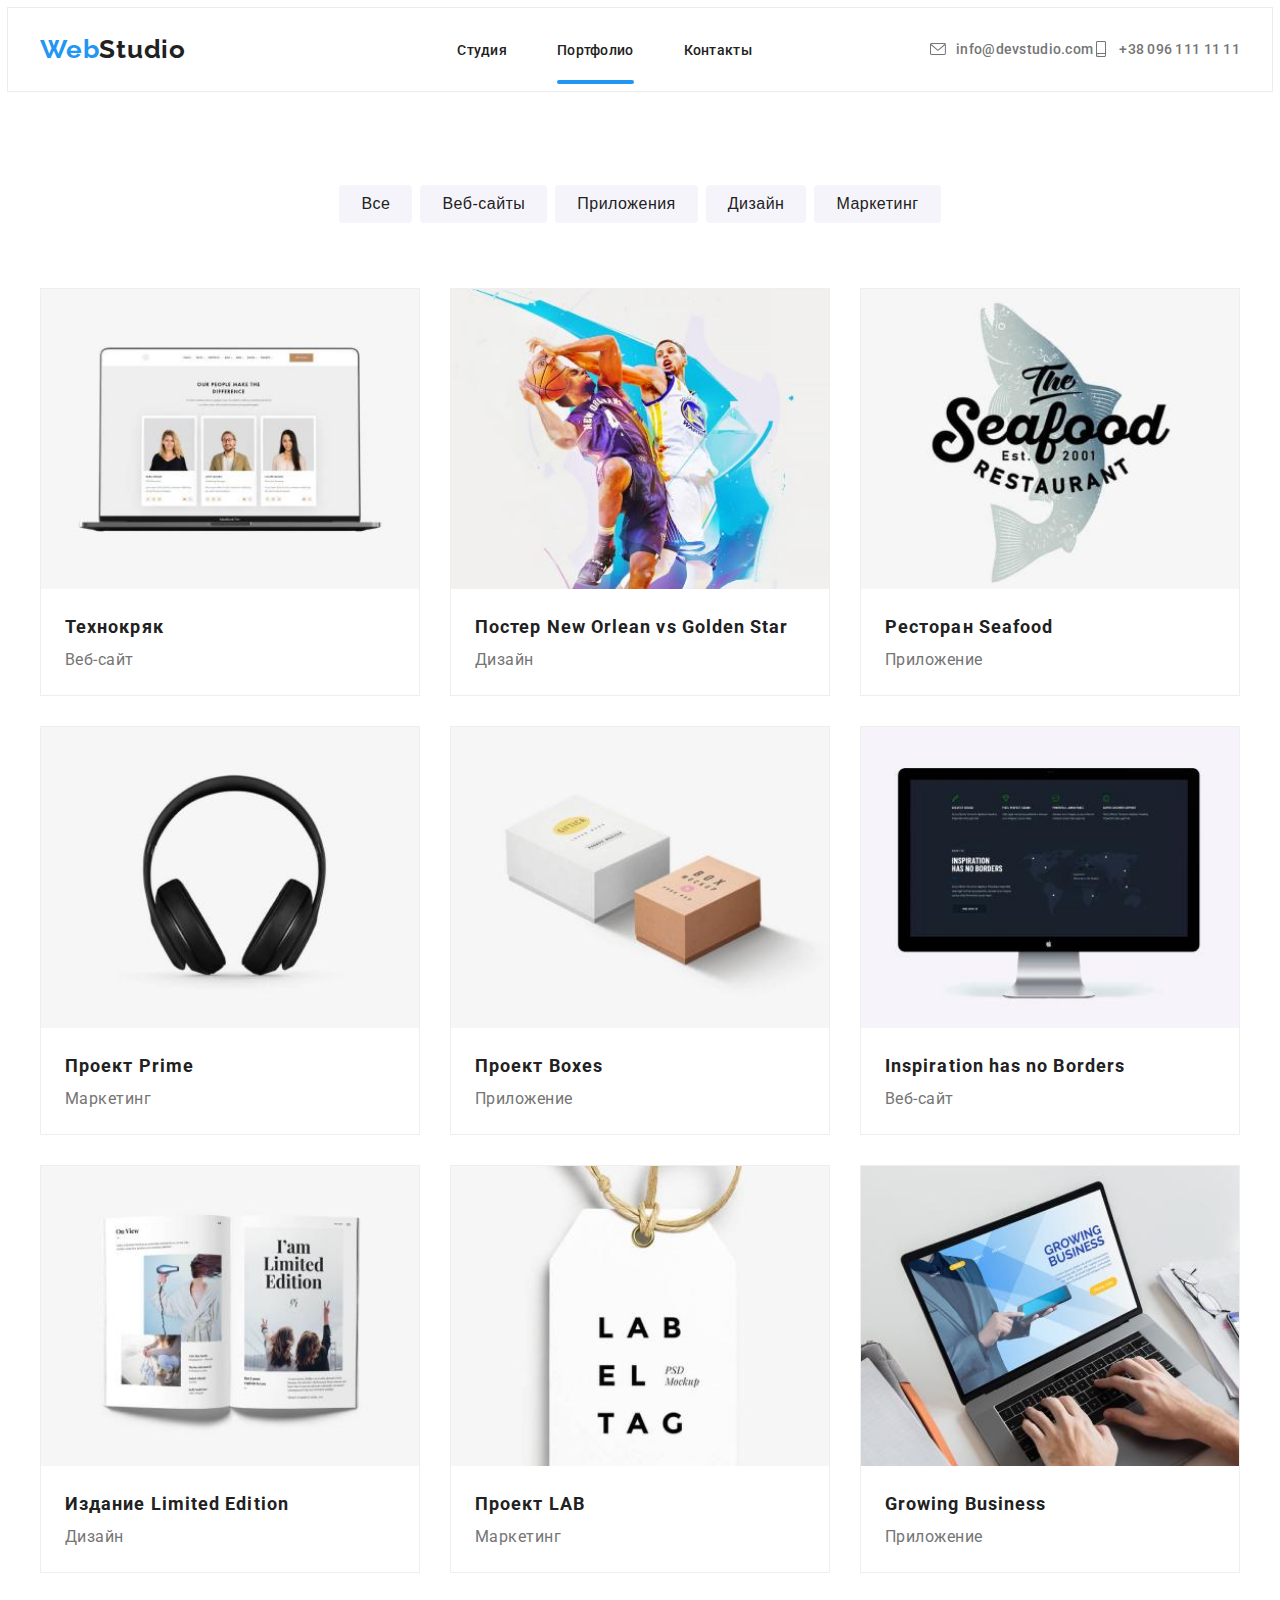
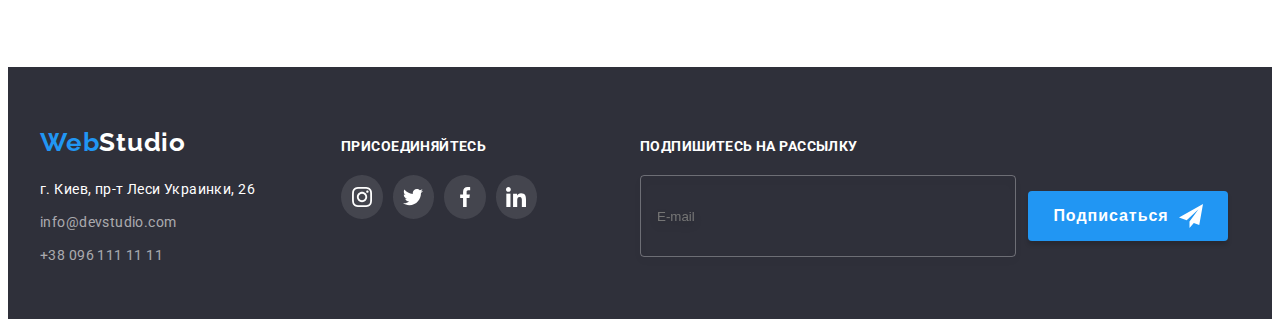
==== portfolio.html @ dad0fae7 "Add HW-8" ====
<!DOCTYPE html>
<html lang="ru">

<head>
  <meta charset="UTF-8" />
  <meta http-equiv="X-UA-Compatible" content="IE=edge" />
  <meta name="viewport" content="width=device-width, initial-scale=1.0" />
  <title>Портфолио</title>
  <link rel="stylesheet" href="https://cdnjs.cloudflare.com/ajax/libs/modern-normalize/1.1.0/modern-normalize.min.css"
    integrity="sha512-wpPYUAdjBVSE4KJnH1VR1HeZfpl1ub8YT/NKx4PuQ5NmX2tKuGu6U/JRp5y+Y8XG2tV+wKQpNHVUX03MfMFn9Q=="
    crossorigin="anonymous" referrerpolicy="no-referrer" />
  <link rel="preconnect" href="https://fonts.googleapis.com" />
  <link rel="preconnect" href="https://fonts.gstatic.com" crossorigin />
  <link href="https://fonts.googleapis.com/css2?family=Raleway:wght@700&family=Roboto:wght@400;500;700;900&display=swap"
    rel="stylesheet" />
  <link rel="stylesheet" href="./css/main.min.css" />
</head>

<body>
  <!--Шапка сайта (Верхняя линия)-->
  <header class="header">
    <div class="container header-container">
      <a href="index.html" class="header__logo"><span class="header__logo-web">Web</span>Studio</a>
      <nav class="header-nav">
        <ul class="header-nav__list list">
          <li class="header-nav__item">
            <a href="./index.html" class="header-nav__link link">Студия</a>
          </li>
          <li class="header-nav__item">
            <a href="" class="header-nav__link link current">Портфолио</a>
          </li>
          <li class="header-nav__item">
            <a href="" class="header-nav__link link">Контакты</a>
          </li>
        </ul>
      </nav>

      <!--Контакты-->
      <ul class="header-contacts__list list">
        <li class="header-contacts__item">
          <a class="header-contacts__item-mail link" href="mailto:info@devstudio.com">
            <svg class="icon-envelope" width="16" height="16">
              <use href="./images/icons.svg#icon-envelope"></use>
            </svg>
            info@devstudio.com</a>
        </li>
        <li class="header-contacts__item">
          <a class="header-contacts__item-tel link" href="tel:+380961111111">
            <svg class="icon-smartphone" width="16" height="16">
              <use href="./images/icons.svg#icon-smartphone"></use>
            </svg>
            +38 096 111 11 11</a>
        </li>
      </ul>
    </div>
    <!-- Mobile menu -->
    <button class="mobile-menu__btn-open" data-menu-open>
      <svg class="mobile-menu__btn-icon">
        <use href="./images/icons.svg#icon-open"></use>
      </svg>
    </button>

    <div class="mobile-menu is-hidden" data-menu>
      <button class="mobile-menu__btn-close" data-menu-close>
        <svg class="mobile-menu__btn-close-icon">
          <use href="./images/icons.svg#icon-close"></use>
        </svg>
      </button>
      <div class="mobile-menu__container">
        <div class="mobile-menu__nav">
          <ul class="mobile-menu__nav_list list">
            <li class="mobile-menu__nav_item">
              <a href="" class="mobile-menu__link link current">Студия</a>
            </li>
            <li class="mobile-menu__nav_item">
              <a href="./portfolio.html" class="mobile-menu__link link">Портфолио</a>
            </li>
            <li class="mobile-menu__nav_item">
              <a href="" class="mobile-menu__link link">Контакты</a>
            </li>
          </ul>
        </div>
        <div class="mobile-menu__wrap-bottom">
          <ul class="mobile-menu__contacts_list list">
            <li class="mobile-menu__contacts_item">
              <a class="mobile-menu__contacts-tel link" href="tel:+380961111111">
                +38 096 111 11 11</a>
            </li>
            <li class="mobile-menu__contacts_item">
              <a class="mobile-menu__contacts-mail link" href="mailto:info@devstudio.com">
                info@devstudio.com</a>
            </li>
          </ul>

          <ul class="mobile-menu__social_list list">
            <li class="mobile-menu__social_item">
              <a href="" class="mobile-menu__social_link link" target="blank">Instagram</a>
            </li>
            <li class="mobile-menu__social_item">
              <a href="" class="mobile-menu__social_link link" target="blank">Twitter</a>
            </li>
            <li class="mobile-menu__social_item">
              <a href="" class="mobile-menu__social_link link" target="blank">Facebook</a>
            </li>
            <li class="mobile-menu__social_item">
              <a href="" class="mobile-menu__social_link link" target="blank">LinkedIn</a>
            </li>
          </ul>
        </div>
      </div>
    </div>
    <!-- Mobile menu End -->
  </header>
  <main>
    <!--Герой (Портфолио)-->
    <section class="section hero-portfolio">
      <div class="container filter-container">
        <h1 class="visually-hidden">Портфолио</h1>

        <ul class="filter list">
          <li class="filter-item">
            <button class="btn" type="button">Все</button>
          </li>
          <li class="filter-item">
            <button class="btn" type="button">Веб-сайты</button>
          </li>
          <li class="filter-item">
            <button class="btn" type="button">Приложения</button>
          </li>
          <li class="filter-item">
            <button class="btn" type="button">Дизайн</button>
          </li>
          <li class="filter-item">
            <button class="btn" type="button">Маркетинг</button>
          </li>
        </ul>
      </div>

      <div class="container">
        <ul class="portfolio-list list">
          <li class="portfolio-item">
            <div class="portfolio-item-wrap">
              <img src="./images/project-1-technokryak.jpg" alt="Ноутбук со страницей веб-сайта" width="370"
                height="294" />
              <p class="portfolio-item-description">Технокряк это современная площадка распространения коронавируса.
                Компании используют эту платформу для цифрового
                шпионажа и атак на защищённые сервера конкурентов.</p>
            </div>

            <div class="portfolio-item-container">
              <h2 class="title">Технокряк</h2>
              <p class="text">Веб-сайт</p>
            </div>
          </li>
          <li class="portfolio-item">
            <div class="portfolio-item-wrap">
              <img src="./images/project-2-neworlean.jpg" alt="Два баскетболиста" width="370" height="294" />
              <p class="portfolio-item-description">Технокряк это современная площадка распространения коронавируса.
                Компании используют эту платформу для цифрового
                шпионажа и атак на защищённые сервера конкурентов.</p>
            </div>

            <div class="portfolio-item-container">
              <h2 class="title">
                Постер <span lang="en">New Orlean vs Golden Star</span>
              </h2>
              <p class="text">Дизайн</p>
            </div>
          </li>
          <li class="portfolio-item">
            <div class="portfolio-item-wrap">
              <img src="./images/project-3-seafood.jpg" alt="Логотип Ресторан Seafood" width="370" height="294" />
              <p class="portfolio-item-description">Технокряк это современная площадка распространения коронавируса.
                Компании используют эту платформу для цифрового
                шпионажа и атак на защищённые сервера конкурентов.</p>
            </div>
            <div class="portfolio-item-container">
              <h2 class="title">Ресторан <span lang="en">Seafood</span></h2>
              <p class="text">Приложение</p>
            </div>
          </li>
          <li class="portfolio-item">
            <div class="portfolio-item-wrap">
              <img src="./images/project-4-prime.jpg" alt="Музыкальные наушники" width="370" height="294" />
              <p class="portfolio-item-description">Технокряк это современная площадка распространения коронавируса.
                Компании используют эту платформу для цифрового
                шпионажа и атак на защищённые сервера конкурентов.</p>
            </div>
            <div class="portfolio-item-container">
              <h2 class="title">Проект <span lang="en">Prime</span></h2>
              <p class="text">Маркетинг</p>
            </div>
          </li>
          <li class="portfolio-item">
            <div class="portfolio-item-wrap">
              <img src="./images/project-5-boxes.jpg" alt="Картонные коробки" width="370" height="294" />
              <p class="portfolio-item-description">Технокряк это современная площадка распространения коронавируса.
                Компании используют эту платформу для цифрового
                шпионажа и атак на защищённые сервера конкурентов.</p>
            </div>
            <div class="portfolio-item-container">
              <h2 class="title">Проект <span lang="en">Boxes</span></h2>
              <p class="text">Приложение</p>
            </div>
          </li>
          <li class="portfolio-item">
            <div class="portfolio-item-wrap">
              <img src="./images/project-6-inspiration.jpg" alt="Монитор со страницей веб-сайта" width="370"
                height="294" />
              <p class="portfolio-item-description">Технокряк это современная площадка распространения коронавируса.
                Компании используют эту платформу для цифрового
                шпионажа и атак на защищённые сервера конкурентов.</p>
            </div>
            <div class="portfolio-item-container">
              <h2 class="title" lang="en">Inspiration has no Borders</h2>
              <p class="text">Веб-сайт</p>
            </div>
          </li>
          <li class="portfolio-item">
            <div class="portfolio-item-wrap">
              <img src="./images/project-7-limitededition.jpg" alt="Окрытый журнал" width="370" height="294" />
              <p class="portfolio-item-description">Технокряк это современная площадка распространения коронавируса.
                Компании используют эту платформу для цифрового
                шпионажа и атак на защищённые сервера конкурентов.</p>
            </div>
            <div class="portfolio-item-container">
              <h2 class="title">
                Издание <span lang="en">Limited Edition</span>
              </h2>
              <p class="text">Дизайн</p>
            </div>
          </li>
          <li class="portfolio-item">
            <div class="portfolio-item-wrap">
              <img src="./images/project-8-lab.jpg" alt="Бумажный ярлык" width="370" height="294" />
              <p class="portfolio-item-description">Технокряк это современная площадка распространения коронавируса.
                Компании используют эту платформу для цифрового
                шпионажа и атак на защищённые сервера конкурентов.</p>
            </div>
            <div class="portfolio-item-container">
              <h2 class="title">Проект <span lang="en">LAB</span></h2>
              <p class="text">Маркетинг</p>
            </div>
          </li>
          <li class="portfolio-item">
            <div class="portfolio-item-wrap">
              <img src="./images/project-9-business.jpg" alt="Руки на клавиатуре ноутбука" width="370" height="294" />
              <p class="portfolio-item-description">Технокряк это современная площадка распространения коронавируса.
                Компании используют эту платформу для цифрового
                шпионажа и атак на защищённые сервера конкурентов.</p>
            </div>
            <div class="portfolio-item-container">
              <h2 class="title" lang="en">Growing Business</h2>
              <p class="text">Приложение</p>
            </div>
          </li>
        </ul>
      </div>
    </section>
  </main>
  <!-- Футер (Подвал) -->
  <footer class="section-footer">
    <div class="container footer-container">
      <div class="footer-container-tablet">
        <div>
          <a href="index.html" class="footer-logo"><span class="web">Web</span><span class="studio">Studio</span></a>
          <div class="footer-contacts">
            <address class="address">
              <a class="address-link link" href="https://goo.gl/maps/bfm3H95zgdEFTh6u9" target="_blank"
                rel="noopener noreferrer">
                г. Киев, пр-т Леси Украинки, 26</a>
            </address>
            <ul class="contacts list">
              <li class="mail-list">
                <a href="info@devstudio.com" class="mail-footer link" lang="en">info@devstudio.com</a>
              </li>
              <li class="tel-list">
                <a href="+380961111111" class="tel-footer link">+38 096 111 11 11</a>
              </li>
            </ul>
          </div>
        </div>

        <div class="footer-social">
          <h3 class="footer-title">присоединяйтесь</h3>
          <ul class="footer-social-list list">
            <li class="footer-social-item">
              <a href="" class="footer-social-link" target="blank">
                <svg class="footer-social-icon" width="20" height="20">
                  <use href="./images/icons.svg#icon-instagram"></use>
                </svg>
              </a>
            </li>
            <li class="footer-social-item">
              <a href="" class="footer-social-link" target="blank">
                <svg class="footer-social-icon" width="20" height="20">
                  <use href="./images/icons.svg#icon-twitter"></use>
                </svg>
              </a>
            </li>
            <li class="footer-social-item">
              <a href="" class="footer-social-link" target="blank">
                <svg class="footer-social-icon" width="20" height="20">
                  <use href="./images/icons.svg#icon-facebook"></use>
                </svg>
              </a>
            </li>
            <li class="footer-social-item">
              <a href="" class="footer-social-link" target="blank">
                <svg class="footer-social-icon" width="20" height="20">
                  <use href="./images/icons.svg#icon-linkedin"></use>
                </svg>
              </a>
            </li>
          </ul>
        </div>
      </div>

      <div class="footer-subscribe footer-subscribe-tablet">
        <h3 class="footer-title">Подпишитесь на рассылку</h3>
        <div class="subscribe-form">
          <form name="email">
            <label>
              <input class="subscribe-input" type="email" name="email" placeholder="E-mail" />
            </label>
          </form>
          <button type="submit" class="subscribe-submit-btn">Подписаться<svg class="subscribe-icon-submit-btn"
              width="24" height="24">
              <use href="./images/icons.svg#icon-footer-send"></use>
            </svg></button>
        </div>
      </div>
    </div>
  </footer>
  <script src="./js/mob-menu.js"></script>
</body>

</html>
---- css/main.min.css ----
:root{--primary-text-color: #212121;--secondary-text-color: #757575;--primary-title-color: #ffffff;--primary-accent-color: #18a0fb;--secondary-accent-color: #2196f3;--primary_bg_color: #2f303a;--secondary-bg-color: #ffffff;--third-bg-color: #f5f4fa}.visually-hidden{position:absolute;white-space:nowrap;width:1px;height:1px;overflow:hidden;border:0;padding:0;clip:rect(0 0 0 0);clip-path:inset(50%);margin:-1px}body{font-family:Roboto, sans-serif;color:var(--primary-text-color)}p,h1,h2,h3,h4,h5,h6{margin:0}ul{margin:0;padding:0}button{cursor:pointer}img{display:block;width:100%;height:auto}.list{list-style:none}.link{text-decoration:none}.container{padding-left:15px;padding-right:15px;margin:0 auto;align-items:center;margin-left:auto;margin-right:auto}@media screen and (min-width: 480px){.container{width:480px}}@media screen and (min-width: 768px){.container{width:768px}}@media screen and (min-width: 1200px){.container{width:1200px}}.section{padding-top:60px;padding-bottom:60px}@media screen and (min-width: 1200px){.section{padding-top:94px;padding-bottom:94px}}.section-title{margin-bottom:50px;font-size:36px;font-weight:700px;line-height:1.17;letter-spacing:.03em;text-align:center}@media screen and (min-width: 480px){.section-title{margin-bottom:30px;font-size:28px;font-weight:700;line-height:1.17;letter-spacing:.03em}}@media screen and (min-width: 1200px){.section-title{margin-bottom:50px;font-size:36px;font-weight:700;line-height:1.17;letter-spacing:.03em}}.header__logo{display:flex;margin-right:93px;font-family:Raleway, sans-serif;font-size:26px;font-weight:700;line-height:1.19;letter-spacing:.03em;color:var(--primary-text-color);text-decoration:none}.header__logo-web{font-family:Raleway, sans-serif;font-size:26px;font-weight:700;line-height:1.19;letter-spacing:.03em;color:var(--secondary-accent-color);text-decoration:none}.mobile-menu__btn-open,.mobile-menu__btn-close{background-color:transparent;border:none;padding:0;line-height:0;position:absolute;top:10px;right:15px}@media screen and (max-width: 480px){.mobile-menu__btn-open,.mobile-menu__btn-close{display:block}}@media screen and (min-width: 768px){.mobile-menu__btn-open,.mobile-menu__btn-close{display:none}}.mobile-menu__btn-icon,.mobile-menu__btn-close-icon{width:40px;height:40px}.mobile-menu__btn-icon:hover,.mobile-menu__btn-icon:focus,.mobile-menu__btn-close-icon:hover,.mobile-menu__btn-close-icon:focus{fill:var(--secondary-accent-color)}.mobile-menu{position:fixed;top:0;left:0;z-index:100;width:100vw;height:100vh;background-color:var(--secondary-bg-color);transition:transform 250ms cubic-bezier(0.4, 0, 0.2, 1);overflow:hidden}.mobile-menu.is-hidden{opacity:0;visibility:hidden;pointer-events:none}.mobile-menu__container{display:flex;flex-direction:column;justify-content:space-between;height:100vh;padding:48px 40px}.mobile-menu__nav_item:not(:last-child){margin-bottom:32px}.mobile-menu__link{font-size:40px;font-weight:500;line-height:1.17;letter-spacing:.02em;color:var(--primary-text-color)}.mobile-menu__link:hover,.mobile-menu__link:focus{color:var(--secondary-accent-color)}.mobile-menu__contacts_list{margin-bottom:64px}.mobile-menu__contacts_item:not(:last-child){margin-bottom:32px}.mobile-menu__contacts-tel{font-size:34px;font-weight:500;line-height:1.17;letter-spacing:.02em;color:var(--secondary-accent-color)}.mobile-menu__contacts-mail{font-size:24px;font-weight:500;line-height:1.17;letter-spacing:.02em;color:var(--secondary-text-color)}.mobile-menu__social_list{display:flex}.mobile-menu__social_item:not(:last-child){padding-right:10px;border-right:1px solid rgba(33,33,33,0.2);margin-right:10px}.mobile-menu__social_link{font-size:18px;font-weight:500;line-height:1.22;letter-spacing:.02em;color:var(--secondary-accent-color)}.social-list{display:flex;justify-content:center}.social-item{width:44px;height:44px;margin-right:10px}.social-item :last-child{margin-right:0}.social-link{width:100%;height:100%;background-color:#fffff;border-radius:50%;display:flex;align-items:center;justify-content:center;transition:background-color 250ms cubic-bezier(0.4, 0, 0.2, 1)}.social-link:hover,.social-link:focus{background-color:var(--secondary-accent-color)}.social-icon{fill:#afb1b8;transition:fill 250ms cubic-bezier(0.4, 0, 0.2, 1)}.social-link:hover .social-icon,.social-link:focus .social-icon{fill:var(--secondary-bg-color)}.footer-logo{display:block;margin-bottom:20px;font-family:Raleway, sans-serif;font-size:26px;font-weight:700;line-height:1.19;letter-spacing:.03em;text-decoration:none}.footer-logo .web{color:var(--secondary-accent-color)}.footer-logo .studio{color:#ffffff}@media screen and (min-width: 480px){.footer-contacts{margin-bottom:60px}}@media screen and (min-width: 768px){.footer-contacts{width:231px;height:81px;margin-bottom:0}}.address-link{display:block;font-size:14px;font-weight:400;line-height:1.71;letter-spacing:.03em;font-style:normal;color:var(--primary-title-color);margin-bottom:9px}.mail-footer,.tel-footer{display:block;margin-bottom:9px;font-size:14px;font-weight:400;line-height:1.71;letter-spacing:.03em;color:rgba(255,255,255,0.6)}.footer-title{margin-bottom:20px;font-size:14px;font-weight:700;line-height:1.14;letter-spacing:.03em;text-transform:uppercase;color:var(--primary-title-color)}@media screen and (min-width: 480px){.footer-social{margin-bottom:60px}}@media screen and (min-width: 768px){.footer-social{width:206px;margin-left:70px;margin-bottom:0}}.footer-social-list{display:flex;justify-content:center;align-items:center}.footer-social-item{display:flex;width:44px;height:44px;margin-right:10px;fill:10%}.footer-social-link{display:flex;justify-content:center;align-items:center;width:100%;height:100%;background-color:rgba(255,255,255,0.1);border-radius:50%;transition:background-color 250ms cubic-bezier(0.4, 0, 0.2, 1)}.footer-social-link:hover,.footer-social-link:focus{background-color:var(--secondary-accent-color);fill:var(--secondary-accent-color)}.footer-social-link:not(:last-child){margin-right:10px}.footer-social-icon{fill:var(--secondary-bg-color);transition:fill 250ms cubic-bezier(0.4, 0, 0.2, 1)}@media screen and (min-width: 1200px){.footer-subscribe{margin-left:93px}}@media screen and (min-width: 1200px){.subscribe-form{display:flex;align-items:center;justify-content:center}}.subscribe-input{padding:15px 0 15px 16px;width:100%;height:50px;color:var(--primary-title-color);border:1px solid rgba(255,255,255,0.3);filter:drop-shadow(0px 4px 4px rgba(0,0,0,0.15));border-radius:4px;background-color:rgba(33,150,243,0)}@media screen and (min-width: 480px){.subscribe-input{margin-bottom:20px}}@media screen and (min-width: 1200px){.subscribe-input{width:358px;margin-bottom:0}}.subscribe-submit-btn{width:200px;height:50px;background:var(--secondary-accent-color);box-shadow:0px 4px 4px rgba(0,0,0,0.15);border-radius:4px;border:none;font-size:16px;font-weight:700;line-height:1.87;letter-spacing:.06em;color:var(--primary-title-color);transition:background-color 250ms cubic-bezier(0.4, 0, 0.2, 1)}.subscribe-submit-btn:hover{background-color:var(--primary-accent-color)}@media screen and (min-width: 786px){.subscribe-submit-btn{margin-left:12px}}@media screen and (min-width: 1200px){.subscribe-submit-btn{display:flex;align-items:center;justify-content:center}}.subscribe-icon-submit-btn{margin-left:10px}@media screen and (min-width: 480px){.subscribe-icon-submit-btn{display:inline-block;vertical-align:middle}}.backdrop{width:100%;height:100%;background-color:rgba(0,0,0,0.2);position:fixed;top:0;left:0;transition:background-color 250ms cubic-bezier(0.4, 0, 0.2, 1) opacity 250ms cubic-bezier(0.4, 0, 0.2, 1) visibility 250ms cubic-bezier(0.4, 0, 0.2, 1)}.is-hidden{visibility:hidden;opacity:0;pointer-events:none}.modal{width:528px;min-height:581px;background-color:#fff;border-radius:4px;position:absolute;top:50%;left:50%;box-shadow:0px 1px 3px rgba(0,0,0,0.12),0px 1px 1px rgba(0,0,0,0.14),0px 2px 1px rgba(0,0,0,0.2);border-radius:4px;transform:translate(-50%, -50%) scale(1);transition:transform 250ms cubic-bezier(0.4, 0, 0.2, 1)}@media screen and (max-width: 1199px){.modal{width:450px;min-height:609px}}.backdrop.is-hidden .modal{transform:translate(-50%, -50%) scale(0.1);transition:transform 250ms cubic-bezier(0.4, 0, 0.2, 1)}.modal-btn{width:30px;height:30px;background-color:var(--secondary-bg-color);border:1px solid rgba(0,0,0,0.1);border-radius:50%;position:absolute;top:8px;right:8px;display:flex;justify-content:center;align-items:center}.modal-btn:hover,.modal-btn:focus{fill:var(--secondary-accent-color)}.modal-form{padding:40px}.modal-form-title{margin-bottom:12px;font-size:20px;font-weight:700;line-height:1.15;letter-spacing:.03em;text-align:center;color:var(--primary-text-color)}.modal-form-field-wrap{position:relative;display:block}.modal-form-field{font-size:12px;font-weight:400;line-height:1.17;letter-spacing:.01em;color:var(--secondary-text-color)}.modal-form-input{display:block;width:100%;height:40px;padding-left:42px;margin-bottom:10px;border:1px solid rgba(33,33,33,0.2);border-radius:4px}.modal-form-input:focus{border:1px solid var(--secondary-accent-color);outline:none}.icon-modal-form{position:absolute;top:50%;left:12px}.modal-form-input:focus+.icon-modal-form{fill:var(--secondary-accent-color);outline:none}.modal-form-message{padding:12px 16px;margin-bottom:20px;width:100%;height:120px;border:1px solid rgba(33,33,33,0.2);border-radius:4px;resize:none}.modal-form-message:focus{border:1px solid var(--secondary-accent-color);outline:none}.modal-form-message::placeholder{font-size:12px;font-weight:400;line-height:1.17;letter-spacing:.01em;color:rgba(117,117,117,0.5)}.modal-checkbox{display:flex;justify-content:center;align-items:center}.check-box{display:flex;align-items:center;justify-content:center;margin-bottom:30px;font-size:14px;font-weight:400;line-height:1.71;letter-spacing:.03em;color:var(--secondary-text-color)}.check-box::before{display:block;content:"";margin-right:8px;width:16px;height:15px;background-image:url("../images/icon-off.svg")}@media screen and (max-width: 1199px){.check-box{font-size:12px;font-weight:400;line-height:1.17;letter-spacing:.03em}}@media screen and (min-width: 1200px){.check-box{font-size:14px;font-weight:400;line-height:1.71;letter-spacing:.03em}}.modal-check:checked+.check-box::before{background-image:url("../images/icon-check.svg");background-size:contain;background-color:transparent;background-origin:border-box}.modal-check:focus+.check-box::before{outline:1px solid var(--primary-text-color)}.policy-anchor{display:inline-block;font-size:14px;font-weight:400px;line-height:1.71;letter-spacing:.03em;text-decoration-line:underline;color:var(--secondary-accent-color)}@media screen and (max-width: 1199px){.policy-anchor{font-size:12px;font-weight:400;line-height:1.17;letter-spacing:.03em}}@media screen and (min-width: 1200px){.policy-anchor{font-size:14px;font-weight:400;line-height:1.71;letter-spacing:.03em}}.checkbox-btn{display:block;margin:0 auto;width:200px;height:50px;font-size:16px;font-weight:700px;line-height:1.87;letter-spacing:.06em;color:var(--primary-title-color);background-color:var(--secondary-accent-color);border:none;box-shadow:0px 4px 4px rgba(0,0,0,0.15);border-radius:4px;transition:background-color 250ms cubic-bezier(0.4, 0, 0.2, 1)}.checkbox-btn:hover{background-color:#188ce8}.header-container{display:flex;align-items:center;justify-content:space-between}.header{outline:1px solid #ececec;width:100%}@media screen and (max-width: 767px){.header{padding-top:16px;padding-bottom:16px}}@media screen and (min-width: 768px){.header{padding-top:26px;padding-bottom:26px}}@media screen and (max-width: 479px){.header-nav{display:none}}@media screen and (min-width: 480px){.header-nav{display:none}}@media screen and (min-width: 768px){.header-nav{display:flex}}@media screen and (min-width: 1200px){.header-nav{display:flex}}.header-nav__item:not(:last-child){margin-right:50px}.header-nav__list{display:flex;align-items:center}.header-nav__list .current{color:var(--primary-accent-color)}.header-nav__list .link{font-size:14px;font-weight:500;line-height:1.14;letter-spacing:.02em;color:var(--primary-text-color);text-decoration:none;transition:color 250ms cubic-bezier(0.4, 0, 0.2, 1)}.header-nav__list .link:hover{color:var(--primary-accent-color)}.header-nav__list .link:focus{color:var(--primary-accent-color)}.header-nav__link{padding-top:26px;padding-bottom:26px;position:relative}.header-nav__link.current::after{content:"";position:absolute;width:100%;height:4px;background-color:var(--secondary-accent-color);border-radius:2px;left:auto;bottom:0;display:block}@media screen and (max-width: 479px){.header-contacts__list{display:none}}@media screen and (min-width: 480px){.header-contacts__list{display:none}}@media screen and (min-width: 768px){.header-contacts__list{display:block}}@media screen and (min-width: 1200px){.header-contacts__list{display:flex;align-items:center;justify-content:center}}.header-contacts__item-mail{display:flex;justify-content:end;align-items:flex-end;color:var(--secondary-text-color);text-decoration:none;transition:color 250ms cubic-bezier(0.4, 0, 0.2, 1)}.header-contacts__item-mail:hover{color:var(--secondary-accent-color)}.header-contacts__item-mail:focus{color:var(--secondary-accent-color)}@media screen and (min-width: 768px){.header-contacts__item-mail{margin-bottom:10px;font-size:12px;font-weight:500;line-height:1.17;letter-spacing:.02em}}@media screen and (min-width: 1200px){.header-contacts__item-mail{margin-bottom:0;font-size:14px;font-weight:500;line-height:1.14;letter-spacing:.02em}}.icon-envelope{margin-right:10px;fill:currentColor;transition:fill 250ms cubic-bezier(0.4, 0, 0.2, 1)}.icon-envelope:hover .icon-envelope:focus{fill:var(--secondary-accent-color)}.header-contacts__item-tel{display:flex;justify-content:end;align-items:flex-end;color:var(--secondary-text-color);text-decoration:none;transition:color 250ms cubic-bezier(0.4, 0, 0.2, 1)}.header-contacts__item-tel:hover{color:var(--secondary-accent-color)}.header-contacts__item-tel:focus{color:var(--secondary-accent-color)}@media screen and (min-width: 768px){.header-contacts__item-tel{font-size:12px;font-weight:500;line-height:1.17;letter-spacing:.02em}}@media screen and (min-width: 768px){.header-contacts__item-tel{font-size:14px;font-weight:500;line-height:1.14;letter-spacing:.02em}}.icon-smartphone{margin-right:10px;fill:currentColor;transition:fill 250ms cubic-bezier(0.4, 0, 0.2, 1)}.icon-smartphone:hover .icon-smartphone:focus{fill:var(--secondary-accent-color)}.section-hero{padding-top:118px;padding-bottom:118px}@media screen and (min-width: 1200px){.section-hero{padding-top:200px;padding-bottom:200px}}.hero-bg{max-width:1600px;height:600px;margin-left:auto;margin-right:auto;background-image:linear-gradient(rgba(47,48,58,0.4), rgba(47,48,58,0.4)),url("../images/hero_bg_studio.jpg");background-repeat:no-repeat;background-position:center;background-size:cover}.hero-title{text-align:center;text-transform:uppercase;color:var(--primary-title-color)}@media screen and (min-width: 480px){.hero-title{margin:0 auto 30px;width:360px;font-size:26px;font-weight:900;line-height:1.62;letter-spacing:.06em}}@media screen and (min-width: 1200px){.hero-title{width:696px;font-size:44px;font-weight:900;line-height:1.36;letter-spacing:.06em}}.hero-btn{display:block;margin:0 auto;font-size:16px;font-weight:700;line-height:1.87;letter-spacing:.06em;color:var(--primary-title-color);min-width:200px;min-height:50px;background-color:var(--secondary-accent-color);border-radius:4px;border-style:none;cursor:pointer;transition:background-color 250ms cubic-bezier(0.4, 0, 0.2, 1),box-shadow 250ms cubic-bezier(0.4, 0, 0.2, 1)}.hero-btn:hover{background-color:var(--primary-accent-color);box-shadow:0px 4px 4px rgba(0,0,0,0.15);cursor:pointer}.features{margin-bottom:-30px}@media screen and (min-width: 768px){.features{display:flex;flex-wrap:wrap;margin-left:-30px}}@media screen and (min-width: 768px){.features-item{flex-basis:calc(100% / 2 - 30px);margin-left:30px}}@media screen and (min-width: 1200px){.features-item{flex-basis:calc(100% / 4 - 30px);margin-left:30px}}.features-icon-bg{display:flex;align-items:center;justify-content:center;flex-basis:calc(100% / 4 - 30px);margin-bottom:30px;width:100%;height:120px;background:var(--third-bg-color);border-radius:4px}.features-title{margin-bottom:10px;font-size:14px;font-weight:700;line-height:1.14;letter-spacing:.03em;text-transform:uppercase;text-align:center;color:var(--secondary-title-color)}@media screen and (min-width: 768px){.features-title{text-align:left}}.features-text{margin-bottom:30px;font-size:14px;font-weight:400;line-height:1.71;letter-spacing:.03em;color:var(--secondary-text-color)}.work-section-hidden{display:none}@media screen and (min-width: 1200px){.work-section-hidden{display:block}}.work-section{padding-top:0}.work-list{display:flex;margin-left:-30px}.work-list-item{flex-basis:calc(100% / 3 - 30px);margin-left:30px}.work-item-wrap{position:relative}.work-item-text{width:100%;height:70px;background-color:rgba(47,48,58,0.8);font-size:14px;font-weight:700;line-height:1.14;letter-spacing:.03em;display:flex;justify-content:center;align-items:center;text-transform:uppercase;color:var(--primary-title-color);position:absolute;bottom:0px}.team{margin-bottom:-30px}@media screen and (min-width: 768px){.team{display:flex;flex-wrap:wrap;margin-left:-30px}}.team-bg{background:var(--third-bg-color)}.team-item{width:100%;margin-bottom:30px}@media screen and (min-width: 768px){.team-item{flex-basis:calc(100% / 2 - 30px);margin-left:30px}}@media screen and (min-width: 1200px){.team-item{flex-basis:calc(100% / 4 - 30px);margin-left:30px}}.team-item-container{padding-top:30px;padding-bottom:30px;text-align:center}.team-item-bg{background:var(--secondary-bg-color);box-shadow:0px 1px 3px rgba(0,0,0,0.12),0px 1px 1px rgba(0,0,0,0.14),0px 2px 1px rgba(0,0,0,0.2);border-radius:0px 0px 4px 4px}.team-title{margin-top:30px;margin:10px;font-size:16px;font-weight:500;line-height:1.19;letter-spacing:.03em}.team-text{font-size:16px;font-weight:400;line-height:1.19;letter-spacing:.03em;color:var(--secondary-text-color);margin-bottom:16px}.clients-list{display:flex;flex-wrap:wrap;margin-left:-30px;margin-bottom:-30px;align-items:center;justify-content:center}.clients-list-item{flex-basis:calc(100% / 2 - 30px);margin-left:30px;margin-bottom:30px}@media screen and (min-width: 768px){.clients-list-item{flex-basis:calc(100% / 3 - 30px)}}@media screen and (min-width: 1200px){.clients-list-item{flex-basis:calc(100% / 6 - 30px)}}.clients-icon{fill:#afb1b8;transition:fill 250ms cubic-bezier(0.4, 0, 0.2, 1)}.clients-link:hover .clients-icon,.clients-link:focus .clients-icon{fill:var(--secondary-accent-color)}.clients-link{display:flex;align-items:center;justify-content:center;height:92px;border:1px solid #afb1b8;box-sizing:border-box;border-radius:4px;transition:border 250ms cubic-bezier(0.4, 0, 0.2, 1),fill 250ms cubic-bezier(0.4, 0, 0.2, 1)}.clients-link:hover,.clients-link:focus{border:1px solid var(--secondary-accent-color)}.section-footer{padding-top:60px;padding-bottom:60px;background-color:var(--primary_bg_color)}@media screen and (min-width: 480px){.footer-container{text-align:center}}@media screen and (min-width: 1200px){.footer-container{display:flex;align-items:baseline;text-align:left}}@media screen and (min-width: 768px){.footer-container-tablet{display:flex;align-items:baseline;justify-content:space-around}}.filter{display:flex;flex-wrap:wrap;margin-bottom:40px;margin-right:auto}@media screen and (min-width: 768px){.filter{display:flex;justify-content:center;margin-bottom:50px}}@media screen and (min-width: 1200px){.filter{display:flex;justify-content:center;margin-bottom:50px}}.filter-item:not(:last-child){margin-right:8px}.btn{padding:6px 22px;font-size:16px;font-weight:500;line-height:1.63;letter-spacing:.03em;text-align:center;color:var(--primary-text-color);background-color:var(--third-bg-color);border-radius:4px;border-style:none;transition:color 250ms cubic-bezier(0.4, 0, 0.2, 1),background-color 250ms cubic-bezier(0.4, 0, 0.2, 1),box-shadow 250ms cubic-bezier(0.4, 0, 0.2, 1)}.btn:hover{font-size:16px;font-weight:500;line-height:1.63;letter-spacing:.03em;text-align:center;color:var(--primary-title-color);background-color:var(--primary-accent-color);border-radius:4px;box-shadow:0px 3px 1px rgba(0,0,0,0.1),0px 1px 2px rgba(0,0,0,0.08),0px 2px 2px rgba(0,0,0,0.12);cursor:pointer}.btn:focus{font-size:16px;font-weight:500;line-height:1.63;letter-spacing:.03em;text-align:center;color:var(--primary-title-color);background-color:var(--primary-accent-color);border-radius:4px;box-shadow:0px 3px 1px rgba(0,0,0,0.1),0px 1px 2px rgba(0,0,0,0.08),0px 2px 2px rgba(0,0,0,0.12);cursor:pointer}@media screen and (min-width: 480px){.btn{margin-bottom:15px}}@media screen and (min-width: 768px){.portfolio-list{display:flex;flex-wrap:wrap;margin-left:-30px;margin-bottom:-30px}}@media screen and (min-width: 1200px){.portfolio-list{display:flex;flex-wrap:wrap;margin-left:-30px;margin-bottom:-30px}}.portfolio-item-container{padding:20px 24px}.portfolio-item{flex-basis:calc(100% / 2 - 30px);margin-bottom:30px;background:#ffffff;border:1px solid #eeeeee;box-sizing:border-box}.portfolio-item:hover{flex-basis:calc(100% / 2 - 30px);background-color:var(--secondary-bg-color);border:1px solid #eeeeee;box-sizing:border-box;box-shadow:0px 1px 1px rgba(0,0,0,0.12),0px 4px 4px rgba(0,0,0,0.06),1px 4px 6px rgba(0,0,0,0.16);cursor:pointer}@media screen and (min-width: 768px){.portfolio-item{margin-left:30px}}@media screen and (min-width: 1200px){.portfolio-item{flex-basis:calc(100% / 3 - 30px);margin-bottom:30px;background:#ffffff;border:1px solid #eeeeee;box-sizing:border-box}.portfolio-item:hover{flex-basis:calc(100% / 3 - 30px);background-color:var(--secondary-bg-color);border:1px solid #eeeeee;box-sizing:border-box;box-shadow:0px 1px 1px rgba(0,0,0,0.12),0px 4px 4px rgba(0,0,0,0.06),1px 4px 6px rgba(0,0,0,0.16);cursor:pointer}}.portfolio-item-wrap{position:relative;overflow:hidden}.portfolio-item-description{position:absolute;top:100%;left:0;color:var(--primary-title-color);font-size:18px;font-weight:400;line-height:1.56;letter-spacing:.03em;background-color:rgba(33,150,243,0.9);padding:63px 24px;height:100%;transition:transform 250ms cubic-bezier(0.4, 0, 0.2, 1),background-color 250ms cubic-bezier(0.4, 0, 0.2, 1),box-shadow 250ms cubic-bezier(0.4, 0, 0.2, 1)}.portfolio-item:hover .portfolio-item-description{transform:translateY(-100%)}.title{font-size:18px;font-weight:700;line-height:2;letter-spacing:.06em;color:var(--primary-text-color)}.text{font-size:16px;font-weight:400;line-height:1.88;letter-spacing:.03em;color:var(--secondary-text-color)}
/*# sourceMappingURL=main.min.css.map */
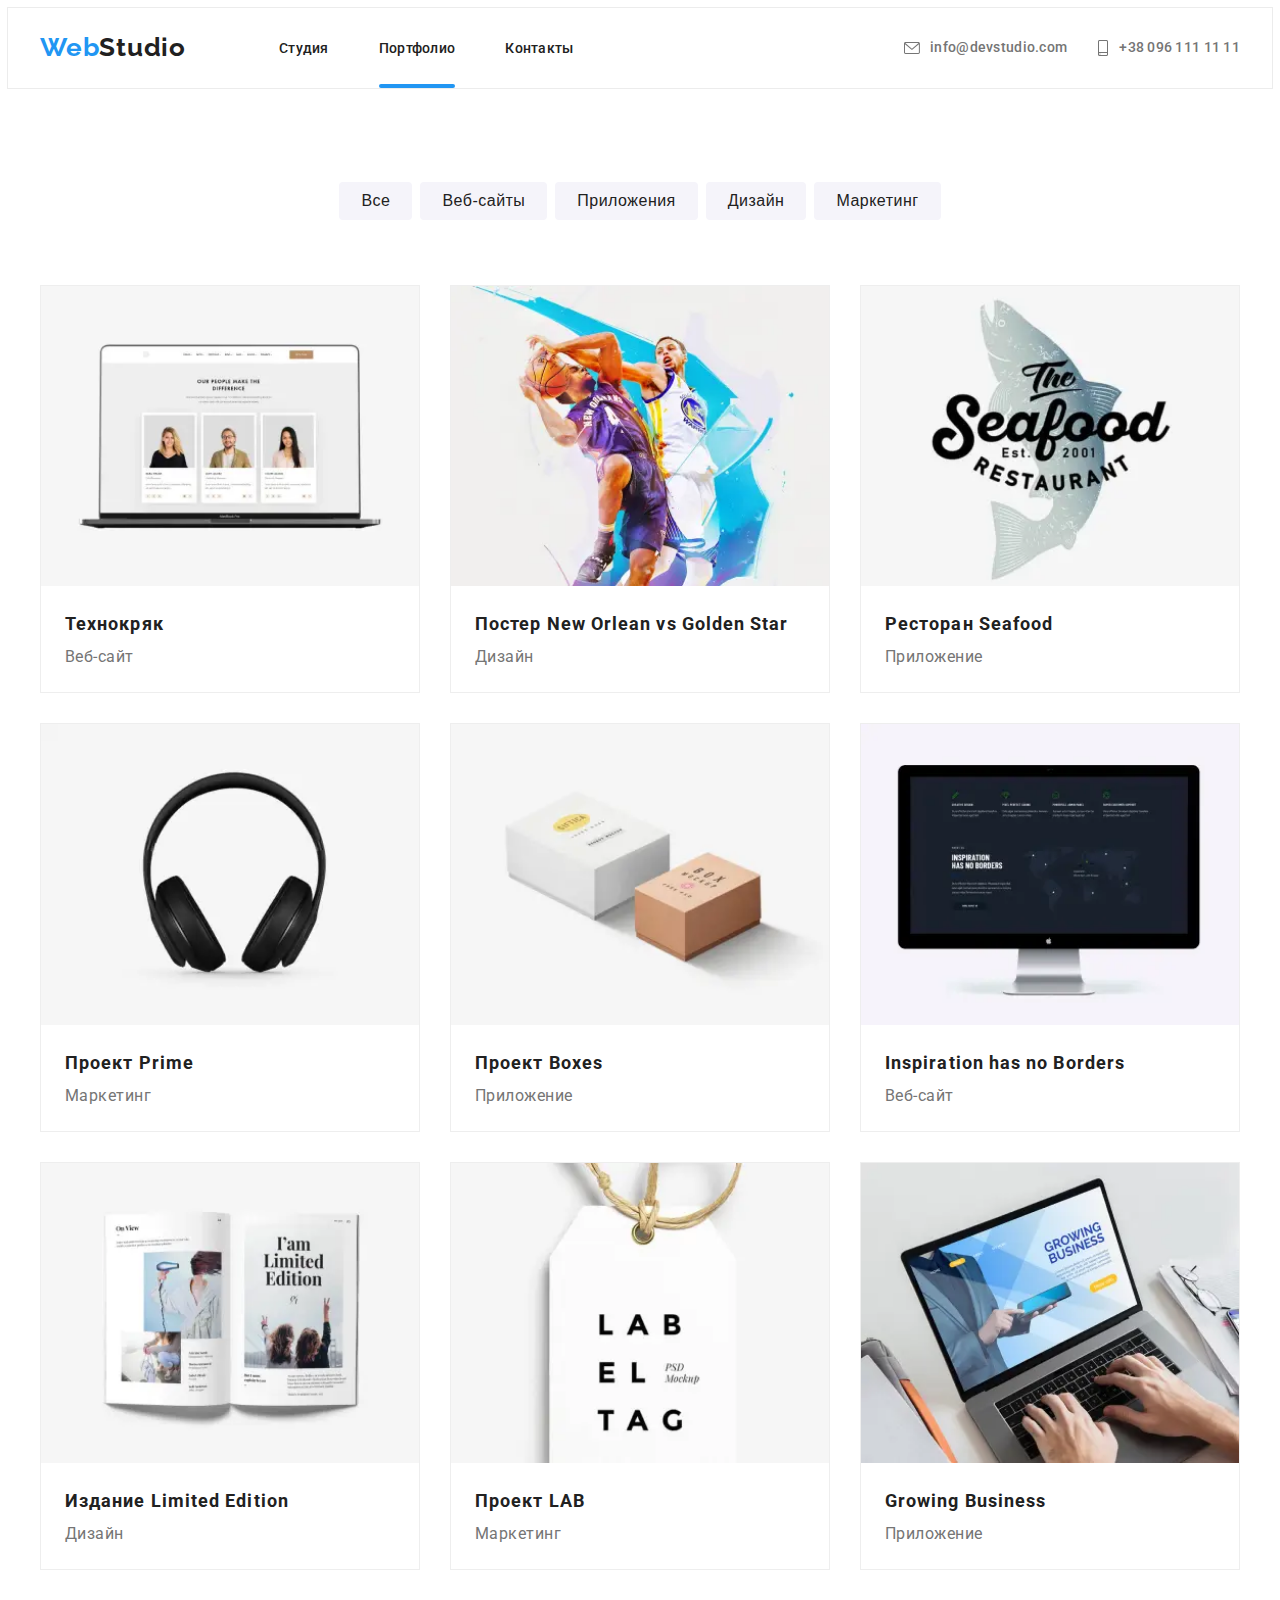
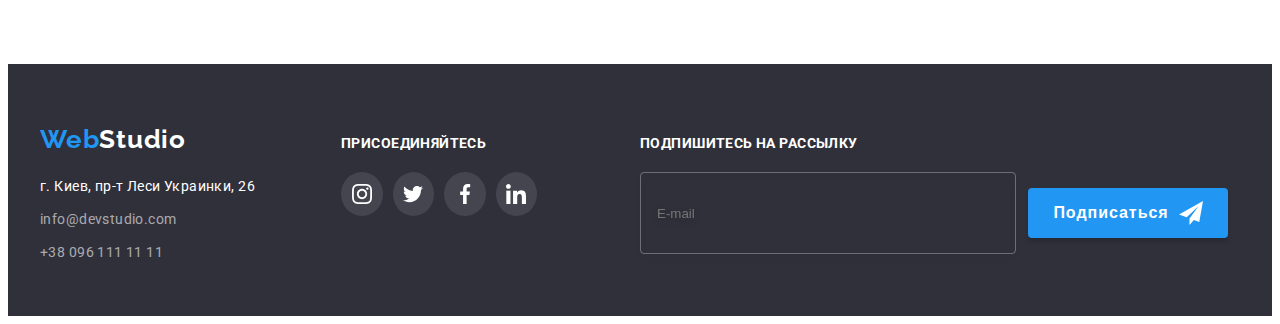
==== commit 74192d8d: "Add HW-8" ====
--- a/portfolio.html
+++ b/portfolio.html
@@ -140,8 +140,30 @@
         <ul class="portfolio-list list">
           <li class="portfolio-item">
             <div class="portfolio-item-wrap">
-              <img src="./images/project-1-technokryak.jpg" alt="Ноутбук со страницей веб-сайта" width="370"
-                height="294" />
+              <picture>
+                <source media="(min-width: 1200px)" srcset="
+                  ./images/portfolio/portfolio-1-desktop.webp    1x,
+                  ./images/portfolio/portfolio-1-desktop@2x.webp 2x
+                  " type="image/webp" />
+                <source media="(min-width: 1200px)" srcset="
+                  ./images/portfolio/portfolio-1-desktop.jpg    1x,
+                  ./images/portfolio/portfolio-1-desktop@2x.jpg 2x" />
+                <source media="(min-width: 768px)" srcset="
+                  ./images/portfolio/portfolio-1-tablet.webp    1x,
+                  ./images/portfolio/portfolio-1-tablet@2x.webp 2x
+                  " type="image/webp" />
+                <source media="(min-width: 768px)" srcset="
+                  ./images/portfolio/portfolio-1-tablet.jpg    1x,
+                  ./images/portfolio/portfolio-1-tablet@2x.jpg 2x" />
+                <source media="(min-width: 180px)" srcset="
+                  ./images/portfolio/portfolio-1.webp    1x,
+                  ./images/portfolio/portfolio-1@2x.webp 2xx
+                  " type="image/webp" />
+                <source media="(min-width: 180px)" srcset="
+                  ./images/portfolio/portfolio-1.jpg    1x,
+                  ./images/portfolio/portfolio-1@2x.jpg 2x" />
+                <img class="" src="#" alt="Ноутбук со страницей веб-сайта" loading="lazy">
+              </picture>
               <p class="portfolio-item-description">Технокряк это современная площадка распространения коронавируса.
                 Компании используют эту платформу для цифрового
                 шпионажа и атак на защищённые сервера конкурентов.</p>
@@ -154,7 +176,30 @@
           </li>
           <li class="portfolio-item">
             <div class="portfolio-item-wrap">
-              <img src="./images/project-2-neworlean.jpg" alt="Два баскетболиста" width="370" height="294" />
+              <picture>
+                <source media="(min-width: 1200px)" srcset="
+                  ./images/portfolio/portfolio-2-desktop.webp    1x,
+                  ./images/portfolio/portfolio-2-desktop@2x.webp 2x
+                  " type="image/webp" />
+                <source media="(min-width: 1200px)" srcset="
+                  ./images/portfolio/portfolio-2-desktop.jpg    1x,
+                  ./images/portfolio/portfolio-2-desktop@2x.jpg 2x" />
+                <source media="(min-width: 768px)" srcset="
+                  ./images/portfolio/portfolio-2-tablet.webp    1x,
+                  ./images/portfolio/portfolio-2-tablet@2x.webp 2x
+                  " type="image/webp" />
+                <source media="(min-width: 768px)" srcset="
+                  ./images/portfolio/portfolio-2-tablet.jpg    1x,
+                  ./images/portfolio/portfolio-2-tablet@2x.jpg 2x" />
+                <source media="(min-width: 180px)" srcset="
+                 ./images/portfolio/portfolio-2.webp    1x,
+                  ./images/portfolio/portfolio-2@2x.webp 2xx
+                   " type="image/webp" />
+                <source media="(min-width: 180px)" srcset="
+                  ./images/portfolio/portfolio-2.jpg    1x,
+                  ./images/portfolio/portfolio-2@2x.jpg 2x" />
+                <img class="" src="#" alt="Два баскетболиста" loading="lazy">
+              </picture>
               <p class="portfolio-item-description">Технокряк это современная площадка распространения коронавируса.
                 Компании используют эту платформу для цифрового
                 шпионажа и атак на защищённые сервера конкурентов.</p>
@@ -169,7 +214,30 @@
           </li>
           <li class="portfolio-item">
             <div class="portfolio-item-wrap">
-              <img src="./images/project-3-seafood.jpg" alt="Логотип Ресторан Seafood" width="370" height="294" />
+              <picture>
+                <source media="(min-width: 1200px)" srcset="
+                  ./images/portfolio/portfolio-3-desktop.webp    1x,
+                  ./images/portfolio/portfolio-3-desktop@2x.webp 2x
+                  " type="image/webp" />
+                <source media="(min-width: 1200px)" srcset="
+                  ./images/portfolio/portfolio-3-desktop.jpg    1x,
+                  ./images/portfolio/portfolio-3-desktop@2x.jpg 2x" />
+                <source media="(min-width: 768px)" srcset="
+                  ./images/portfolio/portfolio-3-tablet.webp    1x,
+                  ./images/portfolio/portfolio-3-tablet@2x.webp 2x
+                  " type="image/webp" />
+                <source media="(min-width: 768px)" srcset="
+                  ./images/portfolio/portfolio-3-tablet.jpg    1x,
+                  ./images/portfolio/portfolio-3-tablet@2x.jpg 2x" />
+                <source media="(min-width: 180px)" srcset="
+                  ./images/portfolio/portfolio-3.webp    1x,
+                  ./images/portfolio/portfolio-3@2x.webp 2xx
+                  " type="image/webp" />
+                <source media="(min-width: 180px)" srcset="
+                  ./images/portfolio/portfolio-3.jpg    1x,
+                  ./images/portfolio/portfolio-3@2x.jpg 2x" />
+                <img class="" src="#" alt="Логотип Ресторан Seafood" loading="lazy">
+              </picture>
               <p class="portfolio-item-description">Технокряк это современная площадка распространения коронавируса.
                 Компании используют эту платформу для цифрового
                 шпионажа и атак на защищённые сервера конкурентов.</p>
@@ -181,7 +249,30 @@
           </li>
           <li class="portfolio-item">
             <div class="portfolio-item-wrap">
-              <img src="./images/project-4-prime.jpg" alt="Музыкальные наушники" width="370" height="294" />
+              <picture>
+                <source media="(min-width: 1200px)" srcset="
+                  ./images/portfolio/portfolio-4-desktop.webp    1x,
+                  ./images/portfolio/portfolio-4-desktop@2x.webp 2x
+                  " type="image/webp" />
+                <source media="(min-width: 1200px)" srcset="
+                  ./images/portfolio/portfolio-4-desktop.jpg    1x,
+                  ./images/portfolio/portfolio-4-desktop@2x.jpg 2x" />
+                <source media="(min-width: 768px)" srcset="
+                  ./images/portfolio/portfolio-4-tablet.webp    1x,
+                  ./images/portfolio/portfolio-4-tablet@2x.webp 2x
+                  " type="image/webp" />
+                <source media="(min-width: 768px)" srcset="
+                  ./images/portfolio/portfolio-4-tablet.jpg    1x,
+                  ./images/portfolio/portfolio-4-tablet@2x.jpg 2x" />
+                <source media="(min-width: 180px)" srcset="
+                  ./images/portfolio/portfolio-4.webp    1x,
+                  ./images/portfolio/portfolio-4@2x.webp 2xx
+                  " type="image/webp" />
+                <source media="(min-width: 180px)" srcset="
+                  ./images/portfolio/portfolio-4.jpg    1x,
+                  ./images/portfolio/portfolio-4@2x.jpg 2x" />
+                <img class="" src="#" alt="Музыкальные наушники" loading="lazy">
+              </picture>
               <p class="portfolio-item-description">Технокряк это современная площадка распространения коронавируса.
                 Компании используют эту платформу для цифрового
                 шпионажа и атак на защищённые сервера конкурентов.</p>
@@ -193,7 +284,30 @@
           </li>
           <li class="portfolio-item">
             <div class="portfolio-item-wrap">
-              <img src="./images/project-5-boxes.jpg" alt="Картонные коробки" width="370" height="294" />
+              <picture>
+                <source media="(min-width: 1200px)" srcset="
+                  ./images/portfolio/portfolio-5-desktop.webp    1x,
+                  ./images/portfolio/portfolio-5-desktop@2x.webp 2x
+                  " type="image/webp" />
+                <source media="(min-width: 1200px)" srcset="
+                  ./images/portfolio/portfolio-5-desktop.jpg    1x,
+                  ./images/portfolio/portfolio-5-desktop@2x.jpg 2x" />
+                <source media="(min-width: 768px)" srcset="
+                  ./images/portfolio/portfolio-5-tablet.webp    1x,
+                  ./images/portfolio/portfolio-5-tablet@2x.webp 2x
+                  " type="image/webp" />
+                <source media="(min-width: 768px)" srcset="
+                  ./images/portfolio/portfolio-5-tablet.jpg    1x,
+                  ./images/portfolio/portfolio-5-tablet@2x.jpg 2x" />
+                <source media="(min-width: 180px)" srcset="
+                  ./images/portfolio/portfolio-5.webp    1x,
+                  ./images/portfolio/portfolio-5@2x.webp 2xx
+                  " type="image/webp" />
+                <source media="(min-width: 180px)" srcset="
+                  ./images/portfolio/portfolio-5.jpg    1x,
+                  ./images/portfolio/portfolio-5@2x.jpg 2x" />
+                <img class="" src="#" alt="Картонные коробки" loading="lazy">
+              </picture>
               <p class="portfolio-item-description">Технокряк это современная площадка распространения коронавируса.
                 Компании используют эту платформу для цифрового
                 шпионажа и атак на защищённые сервера конкурентов.</p>
@@ -205,8 +319,30 @@
           </li>
           <li class="portfolio-item">
             <div class="portfolio-item-wrap">
-              <img src="./images/project-6-inspiration.jpg" alt="Монитор со страницей веб-сайта" width="370"
-                height="294" />
+              <picture>
+                <source media="(min-width: 1200px)" srcset="
+                  ./images/portfolio/portfolio-6-desktop.webp    1x,
+                  ./images/portfolio/portfolio-6-desktop@2x.webp 2x
+                  " type="image/webp" />
+                <source media="(min-width: 1200px)" srcset="
+                  ./images/portfolio/portfolio-6-desktop.jpg    1x,
+                  ./images/portfolio/portfolio-6-desktop@2x.jpg 2x" />
+                <source media="(min-width: 768px)" srcset="
+                  ./images/portfolio/portfolio-6-tablet.webp    1x,
+                  ./images/portfolio/portfolio-6-tablet@2x.webp 2x
+                  " type="image/webp" />
+                <source media="(min-width: 768px)" srcset="
+                  ./images/portfolio/portfolio-6-tablet.jpg    1x,
+                  ./images/portfolio/portfolio-6-tablet@2x.jpg 2x" />
+                <source media="(min-width: 180px)" srcset="
+                  ./images/portfolio/portfolio-6.webp    1x,
+                  ./images/portfolio/portfolio-6@2x.webp 2xx
+                  " type="image/webp" />
+                <source media="(min-width: 180px)" srcset="
+                  ./images/portfolio/portfolio-6.jpg    1x,
+                  ./images/portfolio/portfolio-6@2x.jpg 2x" />
+                <img class="" src="#" alt="Монитор со страницей веб-сайта" loading="lazy">
+              </picture>
               <p class="portfolio-item-description">Технокряк это современная площадка распространения коронавируса.
                 Компании используют эту платформу для цифрового
                 шпионажа и атак на защищённые сервера конкурентов.</p>
@@ -218,7 +354,30 @@
           </li>
           <li class="portfolio-item">
             <div class="portfolio-item-wrap">
-              <img src="./images/project-7-limitededition.jpg" alt="Окрытый журнал" width="370" height="294" />
+              <picture>
+                <source media="(min-width: 1200px)" srcset="
+                  ./images/portfolio/portfolio-7-desktop.webp    1x,
+                  ./images/portfolio/portfolio-7-desktop@2x.webp 2x
+                  " type="image/webp" />
+                <source media="(min-width: 1200px)" srcset="
+                  ./images/portfolio/portfolio-7-desktop.jpg    1x,
+                  ./images/portfolio/portfolio-7-desktop@2x.jpg 2x" />
+                <source media="(min-width: 768px)" srcset="
+                  ./images/portfolio/portfolio-7-tablet.webp    1x,
+                  ./images/portfolio/portfolio-7-tablet@2x.webp 2x
+                  " type="image/webp" />
+                <source media="(min-width: 768px)" srcset="
+                  ./images/portfolio/portfolio-7-tablet.jpg    1x,
+                  ./images/portfolio/portfolio-7-tablet@2x.jpg 2x" />
+                <source media="(min-width: 180px)" srcset="
+                  ./images/portfolio/portfolio-7.webp    1x,
+                  ./images/portfolio/portfolio-7@2x.webp 2xx
+                  " type="image/webp" />
+                <source media="(min-width: 180px)" srcset="
+                  ./images/portfolio/portfolio-7.jpg    1x,
+                  ./images/portfolio/portfolio-7@2x.jpg 2x" />
+                <img class="" src="#" alt="Окрытый журнал" loading="lazy">
+              </picture>
               <p class="portfolio-item-description">Технокряк это современная площадка распространения коронавируса.
                 Компании используют эту платформу для цифрового
                 шпионажа и атак на защищённые сервера конкурентов.</p>
@@ -232,7 +391,30 @@
           </li>
           <li class="portfolio-item">
             <div class="portfolio-item-wrap">
-              <img src="./images/project-8-lab.jpg" alt="Бумажный ярлык" width="370" height="294" />
+              <picture>
+                <source media="(min-width: 1200px)" srcset="
+                  ./images/portfolio/portfolio-8-desktop.webp    1x,
+                  ./images/portfolio/portfolio-8-desktop@2x.webp 2x
+                  " type="image/webp" />
+                <source media="(min-width: 1200px)" srcset="
+                  ./images/portfolio/portfolio-8-desktop.jpg    1x,
+                  ./images/portfolio/portfolio-8-desktop@2x.jpg 2x" />
+                <source media="(min-width: 768px)" srcset="
+                  ./images/portfolio/portfolio-8-tablet.webp    1x,
+                  ./images/portfolio/portfolio-8-tablet@2x.webp 2x
+                  " type="image/webp" />
+                <source media="(min-width: 768px)" srcset="
+                  ./images/portfolio/portfolio-8-tablet.jpg    1x,
+                  ./images/portfolio/portfolio-8-tablet@2x.jpg 2x" />
+                <source media="(min-width: 180px)" srcset="
+                  ./images/portfolio/portfolio-8.webp    1x,
+                  ./images/portfolio/portfolio-8@2x.webp 2xx
+                  " type="image/webp" />
+                <source media="(min-width: 180px)" srcset="
+                  ./images/portfolio/portfolio-8.jpg    1x,
+                  ./images/portfolio/portfolio-8@2x.jpg 2x" />
+                <img class="" src="#" alt="Бумажный ярлык" loading="lazy">
+              </picture>
               <p class="portfolio-item-description">Технокряк это современная площадка распространения коронавируса.
                 Компании используют эту платформу для цифрового
                 шпионажа и атак на защищённые сервера конкурентов.</p>
@@ -244,7 +426,30 @@
           </li>
           <li class="portfolio-item">
             <div class="portfolio-item-wrap">
-              <img src="./images/project-9-business.jpg" alt="Руки на клавиатуре ноутбука" width="370" height="294" />
+              <picture>
+                <source media="(min-width: 1200px)" srcset="
+                  ./images/portfolio/portfolio-9-desktop.webp    1x,
+                  ./images/portfolio/portfolio-9-desktop@2x.webp 2x
+                  " type="image/webp" />
+                <source media="(min-width: 1200px)" srcset="
+                  ./images/portfolio/portfolio-9-desktop.jpg    1x,
+                  ./images/portfolio/portfolio-9-desktop@2x.jpg 2x" />
+                <source media="(min-width: 768px)" srcset="
+                  ./images/portfolio/portfolio-9-tablet.webp    1x,
+                  ./images/portfolio/portfolio-9-tablet@2x.webp 2x
+                  " type="image/webp" />
+                <source media="(min-width: 768px)" srcset="
+                  ./images/portfolio/portfolio-9-tablet.jpg    1x,
+                  ./images/portfolio/portfolio-9-tablet@2x.jpg 2x" />
+                <source media="(min-width: 180px)" srcset="
+                  ./images/portfolio/portfolio-9.webp    1x,
+                  ./images/portfolio/portfolio-9@2x.webp 2xx
+                  " type="image/webp" />
+                <source media="(min-width: 180px)" srcset="
+                  ./images/portfolio/portfolio-9.jpg    1x,
+                  ./images/portfolio/portfolio-9@2x.jpg 2x" />
+                <img class="" src="#" alt="Руки на клавиатуре ноутбука" loading="lazy">
+              </picture>
               <p class="portfolio-item-description">Технокряк это современная площадка распространения коронавируса.
                 Компании используют эту платформу для цифрового
                 шпионажа и атак на защищённые сервера конкурентов.</p>
--- a/css/main.min.css
+++ b/css/main.min.css
@@ -1,2 +1,2 @@
-:root{--primary-text-color: #212121;--secondary-text-color: #757575;--primary-title-color: #ffffff;--primary-accent-color: #18a0fb;--secondary-accent-color: #2196f3;--primary_bg_color: #2f303a;--secondary-bg-color: #ffffff;--third-bg-color: #f5f4fa}.visually-hidden{position:absolute;white-space:nowrap;width:1px;height:1px;overflow:hidden;border:0;padding:0;clip:rect(0 0 0 0);clip-path:inset(50%);margin:-1px}body{font-family:Roboto, sans-serif;color:var(--primary-text-color)}p,h1,h2,h3,h4,h5,h6{margin:0}ul{margin:0;padding:0}button{cursor:pointer}img{display:block;width:100%;height:auto}.list{list-style:none}.link{text-decoration:none}.container{padding-left:15px;padding-right:15px;margin:0 auto;align-items:center;margin-left:auto;margin-right:auto}@media screen and (min-width: 480px){.container{width:480px}}@media screen and (min-width: 768px){.container{width:768px}}@media screen and (min-width: 1200px){.container{width:1200px}}.section{padding-top:60px;padding-bottom:60px}@media screen and (min-width: 1200px){.section{padding-top:94px;padding-bottom:94px}}.section-title{margin-bottom:50px;font-size:36px;font-weight:700px;line-height:1.17;letter-spacing:.03em;text-align:center}@media screen and (min-width: 480px){.section-title{margin-bottom:30px;font-size:28px;font-weight:700;line-height:1.17;letter-spacing:.03em}}@media screen and (min-width: 1200px){.section-title{margin-bottom:50px;font-size:36px;font-weight:700;line-height:1.17;letter-spacing:.03em}}.header__logo{display:flex;margin-right:93px;font-family:Raleway, sans-serif;font-size:26px;font-weight:700;line-height:1.19;letter-spacing:.03em;color:var(--primary-text-color);text-decoration:none}.header__logo-web{font-family:Raleway, sans-serif;font-size:26px;font-weight:700;line-height:1.19;letter-spacing:.03em;color:var(--secondary-accent-color);text-decoration:none}.mobile-menu__btn-open,.mobile-menu__btn-close{background-color:transparent;border:none;padding:0;line-height:0;position:absolute;top:10px;right:15px}@media screen and (max-width: 480px){.mobile-menu__btn-open,.mobile-menu__btn-close{display:block}}@media screen and (min-width: 768px){.mobile-menu__btn-open,.mobile-menu__btn-close{display:none}}.mobile-menu__btn-icon,.mobile-menu__btn-close-icon{width:40px;height:40px}.mobile-menu__btn-icon:hover,.mobile-menu__btn-icon:focus,.mobile-menu__btn-close-icon:hover,.mobile-menu__btn-close-icon:focus{fill:var(--secondary-accent-color)}.mobile-menu{position:fixed;top:0;left:0;z-index:100;width:100vw;height:100vh;background-color:var(--secondary-bg-color);transition:transform 250ms cubic-bezier(0.4, 0, 0.2, 1);overflow:hidden}.mobile-menu.is-hidden{opacity:0;visibility:hidden;pointer-events:none}.mobile-menu__container{display:flex;flex-direction:column;justify-content:space-between;height:100vh;padding:48px 40px}.mobile-menu__nav_item:not(:last-child){margin-bottom:32px}.mobile-menu__link{font-size:40px;font-weight:500;line-height:1.17;letter-spacing:.02em;color:var(--primary-text-color)}.mobile-menu__link:hover,.mobile-menu__link:focus{color:var(--secondary-accent-color)}.mobile-menu__contacts_list{margin-bottom:64px}.mobile-menu__contacts_item:not(:last-child){margin-bottom:32px}.mobile-menu__contacts-tel{font-size:34px;font-weight:500;line-height:1.17;letter-spacing:.02em;color:var(--secondary-accent-color)}.mobile-menu__contacts-mail{font-size:24px;font-weight:500;line-height:1.17;letter-spacing:.02em;color:var(--secondary-text-color)}.mobile-menu__social_list{display:flex}.mobile-menu__social_item:not(:last-child){padding-right:10px;border-right:1px solid rgba(33,33,33,0.2);margin-right:10px}.mobile-menu__social_link{font-size:18px;font-weight:500;line-height:1.22;letter-spacing:.02em;color:var(--secondary-accent-color)}.social-list{display:flex;justify-content:center}.social-item{width:44px;height:44px;margin-right:10px}.social-item :last-child{margin-right:0}.social-link{width:100%;height:100%;background-color:#fffff;border-radius:50%;display:flex;align-items:center;justify-content:center;transition:background-color 250ms cubic-bezier(0.4, 0, 0.2, 1)}.social-link:hover,.social-link:focus{background-color:var(--secondary-accent-color)}.social-icon{fill:#afb1b8;transition:fill 250ms cubic-bezier(0.4, 0, 0.2, 1)}.social-link:hover .social-icon,.social-link:focus .social-icon{fill:var(--secondary-bg-color)}.footer-logo{display:block;margin-bottom:20px;font-family:Raleway, sans-serif;font-size:26px;font-weight:700;line-height:1.19;letter-spacing:.03em;text-decoration:none}.footer-logo .web{color:var(--secondary-accent-color)}.footer-logo .studio{color:#ffffff}@media screen and (min-width: 480px){.footer-contacts{margin-bottom:60px}}@media screen and (min-width: 768px){.footer-contacts{width:231px;height:81px;margin-bottom:0}}.address-link{display:block;font-size:14px;font-weight:400;line-height:1.71;letter-spacing:.03em;font-style:normal;color:var(--primary-title-color);margin-bottom:9px}.mail-footer,.tel-footer{display:block;margin-bottom:9px;font-size:14px;font-weight:400;line-height:1.71;letter-spacing:.03em;color:rgba(255,255,255,0.6)}.footer-title{margin-bottom:20px;font-size:14px;font-weight:700;line-height:1.14;letter-spacing:.03em;text-transform:uppercase;color:var(--primary-title-color)}@media screen and (min-width: 480px){.footer-social{margin-bottom:60px}}@media screen and (min-width: 768px){.footer-social{width:206px;margin-left:70px;margin-bottom:0}}.footer-social-list{display:flex;justify-content:center;align-items:center}.footer-social-item{display:flex;width:44px;height:44px;margin-right:10px;fill:10%}.footer-social-link{display:flex;justify-content:center;align-items:center;width:100%;height:100%;background-color:rgba(255,255,255,0.1);border-radius:50%;transition:background-color 250ms cubic-bezier(0.4, 0, 0.2, 1)}.footer-social-link:hover,.footer-social-link:focus{background-color:var(--secondary-accent-color);fill:var(--secondary-accent-color)}.footer-social-link:not(:last-child){margin-right:10px}.footer-social-icon{fill:var(--secondary-bg-color);transition:fill 250ms cubic-bezier(0.4, 0, 0.2, 1)}@media screen and (min-width: 1200px){.footer-subscribe{margin-left:93px}}@media screen and (min-width: 1200px){.subscribe-form{display:flex;align-items:center;justify-content:center}}.subscribe-input{padding:15px 0 15px 16px;width:100%;height:50px;color:var(--primary-title-color);border:1px solid rgba(255,255,255,0.3);filter:drop-shadow(0px 4px 4px rgba(0,0,0,0.15));border-radius:4px;background-color:rgba(33,150,243,0)}@media screen and (min-width: 480px){.subscribe-input{margin-bottom:20px}}@media screen and (min-width: 1200px){.subscribe-input{width:358px;margin-bottom:0}}.subscribe-submit-btn{width:200px;height:50px;background:var(--secondary-accent-color);box-shadow:0px 4px 4px rgba(0,0,0,0.15);border-radius:4px;border:none;font-size:16px;font-weight:700;line-height:1.87;letter-spacing:.06em;color:var(--primary-title-color);transition:background-color 250ms cubic-bezier(0.4, 0, 0.2, 1)}.subscribe-submit-btn:hover{background-color:var(--primary-accent-color)}@media screen and (min-width: 786px){.subscribe-submit-btn{margin-left:12px}}@media screen and (min-width: 1200px){.subscribe-submit-btn{display:flex;align-items:center;justify-content:center}}.subscribe-icon-submit-btn{margin-left:10px}@media screen and (min-width: 480px){.subscribe-icon-submit-btn{display:inline-block;vertical-align:middle}}.backdrop{width:100%;height:100%;background-color:rgba(0,0,0,0.2);position:fixed;top:0;left:0;transition:background-color 250ms cubic-bezier(0.4, 0, 0.2, 1) opacity 250ms cubic-bezier(0.4, 0, 0.2, 1) visibility 250ms cubic-bezier(0.4, 0, 0.2, 1)}.is-hidden{visibility:hidden;opacity:0;pointer-events:none}.modal{width:528px;min-height:581px;background-color:#fff;border-radius:4px;position:absolute;top:50%;left:50%;box-shadow:0px 1px 3px rgba(0,0,0,0.12),0px 1px 1px rgba(0,0,0,0.14),0px 2px 1px rgba(0,0,0,0.2);border-radius:4px;transform:translate(-50%, -50%) scale(1);transition:transform 250ms cubic-bezier(0.4, 0, 0.2, 1)}@media screen and (max-width: 1199px){.modal{width:450px;min-height:609px}}.backdrop.is-hidden .modal{transform:translate(-50%, -50%) scale(0.1);transition:transform 250ms cubic-bezier(0.4, 0, 0.2, 1)}.modal-btn{width:30px;height:30px;background-color:var(--secondary-bg-color);border:1px solid rgba(0,0,0,0.1);border-radius:50%;position:absolute;top:8px;right:8px;display:flex;justify-content:center;align-items:center}.modal-btn:hover,.modal-btn:focus{fill:var(--secondary-accent-color)}.modal-form{padding:40px}.modal-form-title{margin-bottom:12px;font-size:20px;font-weight:700;line-height:1.15;letter-spacing:.03em;text-align:center;color:var(--primary-text-color)}.modal-form-field-wrap{position:relative;display:block}.modal-form-field{font-size:12px;font-weight:400;line-height:1.17;letter-spacing:.01em;color:var(--secondary-text-color)}.modal-form-input{display:block;width:100%;height:40px;padding-left:42px;margin-bottom:10px;border:1px solid rgba(33,33,33,0.2);border-radius:4px}.modal-form-input:focus{border:1px solid var(--secondary-accent-color);outline:none}.icon-modal-form{position:absolute;top:50%;left:12px}.modal-form-input:focus+.icon-modal-form{fill:var(--secondary-accent-color);outline:none}.modal-form-message{padding:12px 16px;margin-bottom:20px;width:100%;height:120px;border:1px solid rgba(33,33,33,0.2);border-radius:4px;resize:none}.modal-form-message:focus{border:1px solid var(--secondary-accent-color);outline:none}.modal-form-message::placeholder{font-size:12px;font-weight:400;line-height:1.17;letter-spacing:.01em;color:rgba(117,117,117,0.5)}.modal-checkbox{display:flex;justify-content:center;align-items:center}.check-box{display:flex;align-items:center;justify-content:center;margin-bottom:30px;font-size:14px;font-weight:400;line-height:1.71;letter-spacing:.03em;color:var(--secondary-text-color)}.check-box::before{display:block;content:"";margin-right:8px;width:16px;height:15px;background-image:url("../images/icon-off.svg")}@media screen and (max-width: 1199px){.check-box{font-size:12px;font-weight:400;line-height:1.17;letter-spacing:.03em}}@media screen and (min-width: 1200px){.check-box{font-size:14px;font-weight:400;line-height:1.71;letter-spacing:.03em}}.modal-check:checked+.check-box::before{background-image:url("../images/icon-check.svg");background-size:contain;background-color:transparent;background-origin:border-box}.modal-check:focus+.check-box::before{outline:1px solid var(--primary-text-color)}.policy-anchor{display:inline-block;font-size:14px;font-weight:400px;line-height:1.71;letter-spacing:.03em;text-decoration-line:underline;color:var(--secondary-accent-color)}@media screen and (max-width: 1199px){.policy-anchor{font-size:12px;font-weight:400;line-height:1.17;letter-spacing:.03em}}@media screen and (min-width: 1200px){.policy-anchor{font-size:14px;font-weight:400;line-height:1.71;letter-spacing:.03em}}.checkbox-btn{display:block;margin:0 auto;width:200px;height:50px;font-size:16px;font-weight:700px;line-height:1.87;letter-spacing:.06em;color:var(--primary-title-color);background-color:var(--secondary-accent-color);border:none;box-shadow:0px 4px 4px rgba(0,0,0,0.15);border-radius:4px;transition:background-color 250ms cubic-bezier(0.4, 0, 0.2, 1)}.checkbox-btn:hover{background-color:#188ce8}.header-container{display:flex;align-items:center;justify-content:space-between}.header{outline:1px solid #ececec;width:100%}@media screen and (max-width: 767px){.header{padding-top:16px;padding-bottom:16px}}@media screen and (min-width: 768px){.header{padding-top:26px;padding-bottom:26px}}@media screen and (max-width: 479px){.header-nav{display:none}}@media screen and (min-width: 480px){.header-nav{display:none}}@media screen and (min-width: 768px){.header-nav{display:flex}}@media screen and (min-width: 1200px){.header-nav{display:flex}}.header-nav__item:not(:last-child){margin-right:50px}.header-nav__list{display:flex;align-items:center}.header-nav__list .current{color:var(--primary-accent-color)}.header-nav__list .link{font-size:14px;font-weight:500;line-height:1.14;letter-spacing:.02em;color:var(--primary-text-color);text-decoration:none;transition:color 250ms cubic-bezier(0.4, 0, 0.2, 1)}.header-nav__list .link:hover{color:var(--primary-accent-color)}.header-nav__list .link:focus{color:var(--primary-accent-color)}.header-nav__link{padding-top:26px;padding-bottom:26px;position:relative}.header-nav__link.current::after{content:"";position:absolute;width:100%;height:4px;background-color:var(--secondary-accent-color);border-radius:2px;left:auto;bottom:0;display:block}@media screen and (max-width: 479px){.header-contacts__list{display:none}}@media screen and (min-width: 480px){.header-contacts__list{display:none}}@media screen and (min-width: 768px){.header-contacts__list{display:block}}@media screen and (min-width: 1200px){.header-contacts__list{display:flex;align-items:center;justify-content:center}}.header-contacts__item-mail{display:flex;justify-content:end;align-items:flex-end;color:var(--secondary-text-color);text-decoration:none;transition:color 250ms cubic-bezier(0.4, 0, 0.2, 1)}.header-contacts__item-mail:hover{color:var(--secondary-accent-color)}.header-contacts__item-mail:focus{color:var(--secondary-accent-color)}@media screen and (min-width: 768px){.header-contacts__item-mail{margin-bottom:10px;font-size:12px;font-weight:500;line-height:1.17;letter-spacing:.02em}}@media screen and (min-width: 1200px){.header-contacts__item-mail{margin-bottom:0;font-size:14px;font-weight:500;line-height:1.14;letter-spacing:.02em}}.icon-envelope{margin-right:10px;fill:currentColor;transition:fill 250ms cubic-bezier(0.4, 0, 0.2, 1)}.icon-envelope:hover .icon-envelope:focus{fill:var(--secondary-accent-color)}.header-contacts__item-tel{display:flex;justify-content:end;align-items:flex-end;color:var(--secondary-text-color);text-decoration:none;transition:color 250ms cubic-bezier(0.4, 0, 0.2, 1)}.header-contacts__item-tel:hover{color:var(--secondary-accent-color)}.header-contacts__item-tel:focus{color:var(--secondary-accent-color)}@media screen and (min-width: 768px){.header-contacts__item-tel{font-size:12px;font-weight:500;line-height:1.17;letter-spacing:.02em}}@media screen and (min-width: 768px){.header-contacts__item-tel{font-size:14px;font-weight:500;line-height:1.14;letter-spacing:.02em}}.icon-smartphone{margin-right:10px;fill:currentColor;transition:fill 250ms cubic-bezier(0.4, 0, 0.2, 1)}.icon-smartphone:hover .icon-smartphone:focus{fill:var(--secondary-accent-color)}.section-hero{padding-top:118px;padding-bottom:118px}@media screen and (min-width: 1200px){.section-hero{padding-top:200px;padding-bottom:200px}}.hero-bg{max-width:1600px;height:600px;margin-left:auto;margin-right:auto;background-image:linear-gradient(rgba(47,48,58,0.4), rgba(47,48,58,0.4)),url("../images/hero_bg_studio.jpg");background-repeat:no-repeat;background-position:center;background-size:cover}.hero-title{text-align:center;text-transform:uppercase;color:var(--primary-title-color)}@media screen and (min-width: 480px){.hero-title{margin:0 auto 30px;width:360px;font-size:26px;font-weight:900;line-height:1.62;letter-spacing:.06em}}@media screen and (min-width: 1200px){.hero-title{width:696px;font-size:44px;font-weight:900;line-height:1.36;letter-spacing:.06em}}.hero-btn{display:block;margin:0 auto;font-size:16px;font-weight:700;line-height:1.87;letter-spacing:.06em;color:var(--primary-title-color);min-width:200px;min-height:50px;background-color:var(--secondary-accent-color);border-radius:4px;border-style:none;cursor:pointer;transition:background-color 250ms cubic-bezier(0.4, 0, 0.2, 1),box-shadow 250ms cubic-bezier(0.4, 0, 0.2, 1)}.hero-btn:hover{background-color:var(--primary-accent-color);box-shadow:0px 4px 4px rgba(0,0,0,0.15);cursor:pointer}.features{margin-bottom:-30px}@media screen and (min-width: 768px){.features{display:flex;flex-wrap:wrap;margin-left:-30px}}@media screen and (min-width: 768px){.features-item{flex-basis:calc(100% / 2 - 30px);margin-left:30px}}@media screen and (min-width: 1200px){.features-item{flex-basis:calc(100% / 4 - 30px);margin-left:30px}}.features-icon-bg{display:flex;align-items:center;justify-content:center;flex-basis:calc(100% / 4 - 30px);margin-bottom:30px;width:100%;height:120px;background:var(--third-bg-color);border-radius:4px}.features-title{margin-bottom:10px;font-size:14px;font-weight:700;line-height:1.14;letter-spacing:.03em;text-transform:uppercase;text-align:center;color:var(--secondary-title-color)}@media screen and (min-width: 768px){.features-title{text-align:left}}.features-text{margin-bottom:30px;font-size:14px;font-weight:400;line-height:1.71;letter-spacing:.03em;color:var(--secondary-text-color)}.work-section-hidden{display:none}@media screen and (min-width: 1200px){.work-section-hidden{display:block}}.work-section{padding-top:0}.work-list{display:flex;margin-left:-30px}.work-list-item{flex-basis:calc(100% / 3 - 30px);margin-left:30px}.work-item-wrap{position:relative}.work-item-text{width:100%;height:70px;background-color:rgba(47,48,58,0.8);font-size:14px;font-weight:700;line-height:1.14;letter-spacing:.03em;display:flex;justify-content:center;align-items:center;text-transform:uppercase;color:var(--primary-title-color);position:absolute;bottom:0px}.team{margin-bottom:-30px}@media screen and (min-width: 768px){.team{display:flex;flex-wrap:wrap;margin-left:-30px}}.team-bg{background:var(--third-bg-color)}.team-item{width:100%;margin-bottom:30px}@media screen and (min-width: 768px){.team-item{flex-basis:calc(100% / 2 - 30px);margin-left:30px}}@media screen and (min-width: 1200px){.team-item{flex-basis:calc(100% / 4 - 30px);margin-left:30px}}.team-item-container{padding-top:30px;padding-bottom:30px;text-align:center}.team-item-bg{background:var(--secondary-bg-color);box-shadow:0px 1px 3px rgba(0,0,0,0.12),0px 1px 1px rgba(0,0,0,0.14),0px 2px 1px rgba(0,0,0,0.2);border-radius:0px 0px 4px 4px}.team-title{margin-top:30px;margin:10px;font-size:16px;font-weight:500;line-height:1.19;letter-spacing:.03em}.team-text{font-size:16px;font-weight:400;line-height:1.19;letter-spacing:.03em;color:var(--secondary-text-color);margin-bottom:16px}.clients-list{display:flex;flex-wrap:wrap;margin-left:-30px;margin-bottom:-30px;align-items:center;justify-content:center}.clients-list-item{flex-basis:calc(100% / 2 - 30px);margin-left:30px;margin-bottom:30px}@media screen and (min-width: 768px){.clients-list-item{flex-basis:calc(100% / 3 - 30px)}}@media screen and (min-width: 1200px){.clients-list-item{flex-basis:calc(100% / 6 - 30px)}}.clients-icon{fill:#afb1b8;transition:fill 250ms cubic-bezier(0.4, 0, 0.2, 1)}.clients-link:hover .clients-icon,.clients-link:focus .clients-icon{fill:var(--secondary-accent-color)}.clients-link{display:flex;align-items:center;justify-content:center;height:92px;border:1px solid #afb1b8;box-sizing:border-box;border-radius:4px;transition:border 250ms cubic-bezier(0.4, 0, 0.2, 1),fill 250ms cubic-bezier(0.4, 0, 0.2, 1)}.clients-link:hover,.clients-link:focus{border:1px solid var(--secondary-accent-color)}.section-footer{padding-top:60px;padding-bottom:60px;background-color:var(--primary_bg_color)}@media screen and (min-width: 480px){.footer-container{text-align:center}}@media screen and (min-width: 1200px){.footer-container{display:flex;align-items:baseline;text-align:left}}@media screen and (min-width: 768px){.footer-container-tablet{display:flex;align-items:baseline;justify-content:space-around}}.filter{display:flex;flex-wrap:wrap;margin-bottom:40px;margin-right:auto}@media screen and (min-width: 768px){.filter{display:flex;justify-content:center;margin-bottom:50px}}@media screen and (min-width: 1200px){.filter{display:flex;justify-content:center;margin-bottom:50px}}.filter-item:not(:last-child){margin-right:8px}.btn{padding:6px 22px;font-size:16px;font-weight:500;line-height:1.63;letter-spacing:.03em;text-align:center;color:var(--primary-text-color);background-color:var(--third-bg-color);border-radius:4px;border-style:none;transition:color 250ms cubic-bezier(0.4, 0, 0.2, 1),background-color 250ms cubic-bezier(0.4, 0, 0.2, 1),box-shadow 250ms cubic-bezier(0.4, 0, 0.2, 1)}.btn:hover{font-size:16px;font-weight:500;line-height:1.63;letter-spacing:.03em;text-align:center;color:var(--primary-title-color);background-color:var(--primary-accent-color);border-radius:4px;box-shadow:0px 3px 1px rgba(0,0,0,0.1),0px 1px 2px rgba(0,0,0,0.08),0px 2px 2px rgba(0,0,0,0.12);cursor:pointer}.btn:focus{font-size:16px;font-weight:500;line-height:1.63;letter-spacing:.03em;text-align:center;color:var(--primary-title-color);background-color:var(--primary-accent-color);border-radius:4px;box-shadow:0px 3px 1px rgba(0,0,0,0.1),0px 1px 2px rgba(0,0,0,0.08),0px 2px 2px rgba(0,0,0,0.12);cursor:pointer}@media screen and (min-width: 480px){.btn{margin-bottom:15px}}@media screen and (min-width: 768px){.portfolio-list{display:flex;flex-wrap:wrap;margin-left:-30px;margin-bottom:-30px}}@media screen and (min-width: 1200px){.portfolio-list{display:flex;flex-wrap:wrap;margin-left:-30px;margin-bottom:-30px}}.portfolio-item-container{padding:20px 24px}.portfolio-item{flex-basis:calc(100% / 2 - 30px);margin-bottom:30px;background:#ffffff;border:1px solid #eeeeee;box-sizing:border-box}.portfolio-item:hover{flex-basis:calc(100% / 2 - 30px);background-color:var(--secondary-bg-color);border:1px solid #eeeeee;box-sizing:border-box;box-shadow:0px 1px 1px rgba(0,0,0,0.12),0px 4px 4px rgba(0,0,0,0.06),1px 4px 6px rgba(0,0,0,0.16);cursor:pointer}@media screen and (min-width: 768px){.portfolio-item{margin-left:30px}}@media screen and (min-width: 1200px){.portfolio-item{flex-basis:calc(100% / 3 - 30px);margin-bottom:30px;background:#ffffff;border:1px solid #eeeeee;box-sizing:border-box}.portfolio-item:hover{flex-basis:calc(100% / 3 - 30px);background-color:var(--secondary-bg-color);border:1px solid #eeeeee;box-sizing:border-box;box-shadow:0px 1px 1px rgba(0,0,0,0.12),0px 4px 4px rgba(0,0,0,0.06),1px 4px 6px rgba(0,0,0,0.16);cursor:pointer}}.portfolio-item-wrap{position:relative;overflow:hidden}.portfolio-item-description{position:absolute;top:100%;left:0;color:var(--primary-title-color);font-size:18px;font-weight:400;line-height:1.56;letter-spacing:.03em;background-color:rgba(33,150,243,0.9);padding:63px 24px;height:100%;transition:transform 250ms cubic-bezier(0.4, 0, 0.2, 1),background-color 250ms cubic-bezier(0.4, 0, 0.2, 1),box-shadow 250ms cubic-bezier(0.4, 0, 0.2, 1)}.portfolio-item:hover .portfolio-item-description{transform:translateY(-100%)}.title{font-size:18px;font-weight:700;line-height:2;letter-spacing:.06em;color:var(--primary-text-color)}.text{font-size:16px;font-weight:400;line-height:1.88;letter-spacing:.03em;color:var(--secondary-text-color)}
+:root{--primary-text-color: #212121;--secondary-text-color: #757575;--primary-title-color: #ffffff;--primary-accent-color: #18a0fb;--secondary-accent-color: #2196f3;--primary_bg_color: #2f303a;--secondary-bg-color: #ffffff;--third-bg-color: #f5f4fa}.visually-hidden{position:absolute;white-space:nowrap;width:1px;height:1px;overflow:hidden;border:0;padding:0;clip:rect(0 0 0 0);clip-path:inset(50%);margin:-1px}body{font-family:Roboto, sans-serif;color:var(--primary-text-color)}p,h1,h2,h3,h4,h5,h6{margin:0}ul{margin:0;padding:0}button{cursor:pointer}img{display:block;width:100%;height:auto}.list{list-style:none}.link{text-decoration:none}.container{padding-left:15px;padding-right:15px;margin:0 auto;align-items:center;margin-left:auto;margin-right:auto}@media screen and (min-width: 480px){.container{width:480px}}@media screen and (min-width: 768px){.container{width:768px}}@media screen and (min-width: 1200px){.container{width:1200px}}.section{padding-top:60px;padding-bottom:60px}@media screen and (min-width: 1200px){.section{padding-top:94px;padding-bottom:94px}}.section-title{font-size:36px;font-weight:700px;line-height:1.17;letter-spacing:.03em;text-align:center}@media screen and (max-width: 479px){.section-title{margin-bottom:20px;font-size:24px;font-weight:500;line-height:1.14;letter-spacing:.03em}}@media screen and (min-width: 480px){.section-title{margin-bottom:30px;font-size:28px;font-weight:700;line-height:1.17;letter-spacing:.03em}}@media screen and (min-width: 1200px){.section-title{margin-bottom:50px;font-size:36px;font-weight:700;line-height:1.17;letter-spacing:.03em}}.header__logo{padding-top:16px;padding-bottom:16px;display:flex;font-family:Raleway, sans-serif;font-size:26px;font-weight:700;line-height:1.19;letter-spacing:.03em;color:var(--primary-text-color);text-decoration:none}@media screen and (min-width: 768px){.header__logo{margin-right:88px;padding-top:24px;padding-bottom:25px}}@media screen and (min-width: 1200px){.header__logo{margin-right:93px}}.header__logo-web{font-family:Raleway, sans-serif;font-size:26px;font-weight:700;line-height:1.19;letter-spacing:.03em;color:var(--secondary-accent-color);text-decoration:none}.mobile-menu__btn-open,.mobile-menu__btn-close{background-color:transparent;border:none;padding:0;line-height:0;position:absolute;top:10px;right:15px}@media screen and (max-width: 480px){.mobile-menu__btn-open,.mobile-menu__btn-close{display:block}}@media screen and (min-width: 768px){.mobile-menu__btn-open,.mobile-menu__btn-close{display:none}}.mobile-menu__btn-icon,.mobile-menu__btn-close-icon{width:40px;height:40px;transition:fill 250ms cubic-bezier(0.4, 0, 0.2, 1)}.mobile-menu__btn-icon:hover,.mobile-menu__btn-icon:focus,.mobile-menu__btn-close-icon:hover,.mobile-menu__btn-close-icon:focus{fill:var(--secondary-accent-color)}.mobile-menu{position:fixed;top:0;left:0;z-index:100;width:100vw;height:100vh;background-color:var(--secondary-bg-color);transition:transform 250ms cubic-bezier(0.4, 0, 0.2, 1);overflow:hidden}.mobile-menu.is-hidden{opacity:0;visibility:hidden;pointer-events:none}.mobile-menu__container{display:flex;flex-direction:column;justify-content:space-between;height:100vh;padding:48px 40px}.mobile-menu__nav_item:not(:last-child){margin-bottom:32px}.mobile-menu__link{font-size:40px;font-weight:500;line-height:1.17;letter-spacing:.02em;color:var(--primary-text-color);transition:color 250ms cubic-bezier(0.4, 0, 0.2, 1)}.mobile-menu__link:hover,.mobile-menu__link:focus{color:var(--secondary-accent-color)}.mobile-menu__contacts_list{margin-bottom:64px}.mobile-menu__contacts_item:not(:last-child){margin-bottom:32px}.mobile-menu__contacts-tel{font-size:34px;font-weight:500;line-height:1.17;letter-spacing:.02em;color:var(--secondary-accent-color)}@media screen and (max-width: 479px){.mobile-menu__contacts-tel{font-size:20px;font-weight:500;line-height:1.17;letter-spacing:.02em}}.mobile-menu__contacts-mail{font-size:24px;font-weight:500;line-height:1.17;letter-spacing:.02em;color:var(--secondary-text-color)}.mobile-menu__social_list{display:flex}@media screen and (max-width: 479px){.mobile-menu__social_list{flex-wrap:wrap}}.mobile-menu__social_item:not(:last-child){padding-right:10px;border-right:1px solid rgba(33,33,33,0.2);margin-right:10px}@media screen and (max-width: 479px){.mobile-menu__social_item{margin-bottom:10px}}.mobile-menu__social_link{font-size:18px;font-weight:500;line-height:1.22;letter-spacing:.02em;color:var(--secondary-accent-color)}.social-list{display:flex;justify-content:center}.social-item{width:44px;height:44px;margin-right:10px}.social-item :last-child{margin-right:0}.social-link{width:100%;height:100%;background-color:#fffff;border-radius:50%;display:flex;align-items:center;justify-content:center;transition:background-color 250ms cubic-bezier(0.4, 0, 0.2, 1)}.social-link:hover,.social-link:focus{background-color:var(--secondary-accent-color)}.social-icon{fill:#afb1b8;transition:fill 250ms cubic-bezier(0.4, 0, 0.2, 1)}.social-link:hover .social-icon,.social-link:focus .social-icon{fill:var(--secondary-bg-color)}.footer-logo{display:block;margin-bottom:20px;font-family:Raleway, sans-serif;font-size:26px;font-weight:700;line-height:1.19;letter-spacing:.03em;text-decoration:none}.footer-logo .web{color:var(--secondary-accent-color)}.footer-logo .studio{color:#ffffff}@media screen and (max-width: 479px){.footer-contacts{margin-bottom:30px}}@media screen and (min-width: 480px){.footer-contacts{margin-bottom:60px}}@media screen and (min-width: 768px){.footer-contacts{width:231px;height:81px;margin-bottom:0}}.address-link{display:block;font-size:14px;font-weight:400;line-height:1.71;letter-spacing:.03em;font-style:normal;color:var(--primary-title-color);margin-bottom:9px}.mail-footer,.tel-footer{display:block;margin-bottom:9px;font-size:14px;font-weight:400;line-height:1.71;letter-spacing:.03em;color:rgba(255,255,255,0.6)}.footer-title{margin-bottom:20px;font-size:14px;font-weight:700;line-height:1.14;letter-spacing:.03em;text-transform:uppercase;color:var(--primary-title-color)}@media screen and (min-width: 480px){.footer-social{margin-bottom:60px}}@media screen and (min-width: 768px){.footer-social{width:206px;margin-left:70px;margin-bottom:0}}.footer-social-list{display:flex;justify-content:center;align-items:center}.footer-social-item{display:flex;width:44px;height:44px;margin-right:10px;fill:10%}.footer-social-link{display:flex;justify-content:center;align-items:center;width:100%;height:100%;background-color:rgba(255,255,255,0.1);border-radius:50%;transition:background-color 250ms cubic-bezier(0.4, 0, 0.2, 1)}.footer-social-link:hover,.footer-social-link:focus{background-color:var(--secondary-accent-color);fill:var(--secondary-accent-color)}.footer-social-link:not(:last-child){margin-right:10px}.footer-social-icon{fill:var(--secondary-bg-color);transition:fill 250ms cubic-bezier(0.4, 0, 0.2, 1)}@media screen and (min-width: 1200px){.footer-subscribe{margin-left:93px}}@media screen and (min-width: 1200px){.subscribe-form{display:flex;align-items:center;justify-content:center}}.subscribe-input{padding:15px 0 15px 16px;width:100%;height:50px;color:var(--primary-title-color);border:1px solid rgba(255,255,255,0.3);filter:drop-shadow(0px 4px 4px rgba(0,0,0,0.15));border-radius:4px;background-color:rgba(33,150,243,0)}@media screen and (max-width: 479px){.subscribe-input{margin-bottom:10px}}@media screen and (min-width: 480px){.subscribe-input{margin-bottom:20px}}@media screen and (min-width: 768px){.subscribe-input{width:450px}}@media screen and (min-width: 1200px){.subscribe-input{width:358px;margin-bottom:0}}.subscribe-submit-btn{width:200px;height:50px;background:var(--secondary-accent-color);box-shadow:0px 4px 4px rgba(0,0,0,0.15);border-radius:4px;border:none;font-size:16px;font-weight:700;line-height:1.87;letter-spacing:.06em;color:var(--primary-title-color);transition:background-color 250ms cubic-bezier(0.4, 0, 0.2, 1)}.subscribe-submit-btn:hover{background-color:var(--primary-accent-color)}@media screen and (min-width: 786px){.subscribe-submit-btn{margin-left:12px}}@media screen and (min-width: 1200px){.subscribe-submit-btn{display:flex;align-items:center;justify-content:center}}.subscribe-icon-submit-btn{margin-left:10px}@media screen and (min-width: 480px){.subscribe-icon-submit-btn{display:inline-block;vertical-align:middle}}.backdrop{width:100%;height:100%;background-color:rgba(0,0,0,0.2);position:fixed;top:0;left:0;transition:background-color 250ms cubic-bezier(0.4, 0, 0.2, 1) opacity 250ms cubic-bezier(0.4, 0, 0.2, 1) visibility 250ms cubic-bezier(0.4, 0, 0.2, 1)}.is-hidden{visibility:hidden;opacity:0;pointer-events:none}.modal{width:528px;min-height:581px;background-color:#fff;border-radius:4px;position:absolute;top:50%;left:50%;box-shadow:0px 1px 3px rgba(0,0,0,0.12),0px 1px 1px rgba(0,0,0,0.14),0px 2px 1px rgba(0,0,0,0.2);border-radius:4px;transform:translate(-50%, -50%) scale(1);transition:transform 250ms cubic-bezier(0.4, 0, 0.2, 1)}@media screen and (max-width: 1199px){.modal{width:450px;min-height:609px}}.backdrop.is-hidden .modal{transform:translate(-50%, -50%) scale(0.1);transition:transform 250ms cubic-bezier(0.4, 0, 0.2, 1)}.modal-btn{width:30px;height:30px;background-color:var(--secondary-bg-color);border:1px solid rgba(0,0,0,0.1);border-radius:50%;position:absolute;top:8px;right:8px;display:flex;justify-content:center;align-items:center}.modal-btn:hover,.modal-btn:focus{fill:var(--secondary-accent-color)}.modal-form{padding:40px}.modal-form-title{margin-bottom:12px;font-size:20px;font-weight:700;line-height:1.15;letter-spacing:.03em;text-align:center;color:var(--primary-text-color)}.modal-form-field-wrap{position:relative;display:block}.modal-form-field{font-size:12px;font-weight:400;line-height:1.17;letter-spacing:.01em;color:var(--secondary-text-color)}.modal-form-input{display:block;width:100%;height:40px;padding-left:42px;margin-bottom:10px;border:1px solid rgba(33,33,33,0.2);border-radius:4px}.modal-form-input:focus{border:1px solid var(--secondary-accent-color);outline:none}.icon-modal-form{position:absolute;top:50%;left:12px}.modal-form-input:focus+.icon-modal-form{fill:var(--secondary-accent-color);outline:none}.modal-form-message{padding:12px 16px;margin-bottom:20px;width:100%;height:120px;border:1px solid rgba(33,33,33,0.2);border-radius:4px;resize:none}.modal-form-message:focus{border:1px solid var(--secondary-accent-color);outline:none}.modal-form-message::placeholder{font-size:12px;font-weight:400;line-height:1.17;letter-spacing:.01em;color:rgba(117,117,117,0.5)}.modal-checkbox{display:flex;justify-content:center;align-items:center}.check-box{display:flex;align-items:center;justify-content:center;margin-bottom:30px;font-size:14px;font-weight:400;line-height:1.71;letter-spacing:.03em;color:var(--secondary-text-color)}.check-box::before{display:block;content:"";margin-right:8px;width:16px;height:15px;background-image:url("../images/icon-off.svg")}@media screen and (max-width: 1199px){.check-box{font-size:12px;font-weight:400;line-height:1.17;letter-spacing:.03em}}@media screen and (min-width: 1200px){.check-box{font-size:14px;font-weight:400;line-height:1.71;letter-spacing:.03em}}.modal-check:checked+.check-box::before{background-image:url("../images/icon-check.svg");background-size:contain;background-color:transparent;background-origin:border-box}.modal-check:focus+.check-box::before{outline:1px solid var(--primary-text-color)}.policy-anchor{display:inline-block;font-size:14px;font-weight:400px;line-height:1.71;letter-spacing:.03em;text-decoration-line:underline;color:var(--secondary-accent-color)}@media screen and (max-width: 1199px){.policy-anchor{font-size:12px;font-weight:400;line-height:1.17;letter-spacing:.03em}}@media screen and (min-width: 1200px){.policy-anchor{font-size:14px;font-weight:400;line-height:1.71;letter-spacing:.03em}}.checkbox-btn{display:block;margin:0 auto;width:200px;height:50px;font-size:16px;font-weight:700px;line-height:1.87;letter-spacing:.06em;color:var(--primary-title-color);background-color:var(--secondary-accent-color);border:none;box-shadow:0px 4px 4px rgba(0,0,0,0.15);border-radius:4px;transition:background-color 250ms cubic-bezier(0.4, 0, 0.2, 1)}.checkbox-btn:hover{background-color:#188ce8}.header-container{display:flex}.header{outline:1px solid #ececec;width:100%}@media screen and (max-width: 479px){.header-nav{display:none}}@media screen and (min-width: 480px){.header-nav{display:none}}@media screen and (min-width: 768px){.header-nav{display:flex}}.header-nav__item:not(:last-child){margin-right:50px}.header-nav__list{display:flex}.header-nav__list .current{color:var(--primary-accent-color)}.header-nav__list .link{font-size:14px;font-weight:500;line-height:1.14;letter-spacing:.02em;color:var(--primary-text-color);text-decoration:none;transition:color 250ms cubic-bezier(0.4, 0, 0.2, 1)}.header-nav__list .link:hover{color:var(--primary-accent-color)}.header-nav__list .link:focus{color:var(--primary-accent-color)}.header-nav__link{position:relative}.header-nav__link.current::after{content:"";position:absolute;width:100%;height:4px;background-color:var(--secondary-accent-color);border-radius:2px;left:auto;bottom:0;display:block}@media screen and (min-width: 480px){.header-nav__link{padding-top:16px;padding-bottom:16px}}@media screen and (min-width: 768px){.header-nav__link{padding-top:32px;padding-bottom:32px}}@media screen and (max-width: 479px){.header-contacts__list{display:none}}@media screen and (min-width: 480px){.header-contacts__list{display:none}}@media screen and (min-width: 768px){.header-contacts__list{display:block;margin-left:auto}}@media screen and (min-width: 1200px){.header-contacts__list{display:flex;margin-left:auto}}.header-contacts__item-mail{display:flex;align-items:center;color:var(--secondary-text-color);text-decoration:none;transition:color 250ms cubic-bezier(0.4, 0, 0.2, 1)}.header-contacts__item-mail:hover{color:var(--secondary-accent-color)}.header-contacts__item-mail:focus{color:var(--secondary-accent-color)}@media screen and (min-width: 768px){.header-contacts__item-mail{margin-bottom:10px;font-size:12px;font-weight:500;line-height:1.17;letter-spacing:.02em}}@media screen and (min-width: 1200px){.header-contacts__item-mail{margin-bottom:0px;margin-right:30px;font-size:14px;font-weight:500;line-height:1.14;letter-spacing:.02em}}.icon-envelope{margin-right:10px;fill:currentColor;transition:fill 250ms cubic-bezier(0.4, 0, 0.2, 1)}.icon-envelope:hover .icon-envelope:focus{fill:var(--secondary-accent-color)}@media screen and (min-width: 768px){.icon-envelope{display:inline-block;margin-right:8px;width:14px;height:10px}}@media screen and (min-width: 1200px){.icon-envelope{display:flex;align-items:center;margin-right:10px;width:16px;height:12px}}.header-contacts__item-tel{display:flex;align-items:center;color:var(--secondary-text-color);text-decoration:none;transition:color 250ms cubic-bezier(0.4, 0, 0.2, 1)}.header-contacts__item-tel:hover{color:var(--secondary-accent-color)}.header-contacts__item-tel:focus{color:var(--secondary-accent-color)}@media screen and (min-width: 768px){.header-contacts__item-tel{font-size:12px;font-weight:500;line-height:1.17;letter-spacing:.02em}}@media screen and (min-width: 1200px){.header-contacts__item-tel{font-size:14px;font-weight:500;line-height:1.14;letter-spacing:.02em}}.icon-smartphone{fill:currentColor;transition:fill 250ms cubic-bezier(0.4, 0, 0.2, 1)}.icon-smartphone:hover .icon-smartphone:focus{fill:var(--secondary-accent-color)}@media screen and (min-width: 768px){.icon-smartphone{margin-right:8px;width:10px;height:14px}}@media screen and (min-width: 1200px){.icon-smartphone{margin-right:10px;width:12px;height:16px}}.section-hero{padding-top:118px;padding-bottom:118px}@media screen and (min-width: 1200px){.section-hero{padding-top:200px;padding-bottom:200px}}.hero-bg{max-width:480px;height:400px;margin-left:auto;margin-right:auto;background-image:linear-gradient(rgba(47,48,58,0.4), rgba(47,48,58,0.4)),url("../images/hero/hero.jpg");background-repeat:no-repeat;background-position:center;background-size:cover}@media screen and (min-device-pixel-ratio: 2), (min-resolution: 192dpi), (min-resolution: 2dppx){.hero-bg{background-image:url("../images/hero/hero@2x.jpg")}}@media screen and (min-width: 768px){.hero-bg{max-width:768px;height:400px;background-image:linear-gradient(rgba(47,48,58,0.4), rgba(47,48,58,0.4)),url("../images/hero/hero-tablet.jpg")}}@media screen and (min-width: 768px) and (min-device-pixel-ratio: 2), screen and (min-width: 768px) and (min-resolution: 192dpi), screen and (min-width: 768px) and (min-resolution: 2dppx){.hero-bg{background-image:url("../images/hero/hero-tablet@2x.jpg")}}@media screen and (min-width: 1200px){.hero-bg{max-width:1600px;height:600px;background-image:linear-gradient(rgba(47,48,58,0.4), rgba(47,48,58,0.4)),url("../images/hero/hero-desktop.jpg")}}@media screen and (min-width: 1200px) and (min-device-pixel-ratio: 2), screen and (min-width: 1200px) and (min-resolution: 192dpi), screen and (min-width: 1200px) and (min-resolution: 2dppx){.hero-bg{background-image:url("../images/hero/hero-desktop@2x.jpg")}}.hero-title{text-align:center;text-transform:uppercase;color:var(--primary-title-color)}@media screen and (max-width: 479px){.hero-title{margin:0 auto 30px;font-size:24px;font-weight:700;line-height:1.32;letter-spacing:.03em}}@media screen and (min-width: 480px){.hero-title{margin:0 auto 30px;width:360px;font-size:26px;font-weight:900;line-height:1.62;letter-spacing:.06em}}@media screen and (min-width: 1200px){.hero-title{width:696px;font-size:44px;font-weight:900;line-height:1.36;letter-spacing:.06em}}.hero-btn{display:block;margin:0 auto;font-size:16px;font-weight:700;line-height:1.87;letter-spacing:.06em;color:var(--primary-title-color);min-width:200px;min-height:50px;background-color:var(--secondary-accent-color);border-radius:4px;border-style:none;cursor:pointer;transition:background-color 250ms cubic-bezier(0.4, 0, 0.2, 1),box-shadow 250ms cubic-bezier(0.4, 0, 0.2, 1)}.hero-btn:hover{background-color:var(--primary-accent-color);box-shadow:0px 4px 4px rgba(0,0,0,0.15);cursor:pointer}.features{margin-bottom:-30px}@media screen and (min-width: 768px){.features{display:flex;flex-wrap:wrap;margin-left:-30px}}@media screen and (min-width: 768px){.features-item{flex-basis:calc(100% / 2 - 30px);margin-left:30px}}@media screen and (min-width: 1200px){.features-item{flex-basis:calc(100% / 4 - 30px)}}.features-icon-bg{display:flex;align-items:center;justify-content:center;flex-basis:calc(100% / 4 - 30px);margin-bottom:30px;width:100%;height:120px;background:var(--third-bg-color);border-radius:4px}.features-title{margin-bottom:10px;font-size:14px;font-weight:700;line-height:1.14;letter-spacing:.03em;text-transform:uppercase;text-align:center;color:var(--secondary-title-color)}@media screen and (min-width: 768px){.features-title{text-align:left}}.features-text{margin-bottom:30px;font-size:14px;font-weight:400;line-height:1.71;letter-spacing:.03em;color:var(--secondary-text-color)}.work-section-hidden{display:none}@media screen and (min-width: 1200px){.work-section-hidden{display:block}}.work-section{padding-top:0}.work-list{display:flex;margin-left:-30px}.work-list-item{flex-basis:calc(100% / 3 - 30px);margin-left:30px}.work-item-wrap{position:relative}.work-item-text{width:100%;height:70px;background-color:rgba(47,48,58,0.8);font-size:14px;font-weight:700;line-height:1.14;letter-spacing:.03em;display:flex;justify-content:center;align-items:center;text-transform:uppercase;color:var(--primary-title-color);position:absolute;bottom:0px}.team{margin-bottom:-30px}@media screen and (min-width: 768px){.team{display:flex;flex-wrap:wrap;margin-left:-30px}}.team-bg{background:var(--third-bg-color)}.team-item{width:100%;margin-bottom:30px}@media screen and (min-width: 768px){.team-item{flex-basis:calc(100% / 2 - 30px);margin-left:30px}}@media screen and (min-width: 1200px){.team-item{flex-basis:calc(100% / 4 - 30px);margin-left:30px}}.team-item-container{padding-top:30px;padding-bottom:30px;text-align:center}.team-item-bg{background:var(--secondary-bg-color);box-shadow:0px 1px 3px rgba(0,0,0,0.12),0px 1px 1px rgba(0,0,0,0.14),0px 2px 1px rgba(0,0,0,0.2);border-radius:0px 0px 4px 4px}.team-title{margin-top:30px;margin:10px;font-size:16px;font-weight:500;line-height:1.19;letter-spacing:.03em}.team-text{font-size:16px;font-weight:400;line-height:1.19;letter-spacing:.03em;color:var(--secondary-text-color);margin-bottom:16px}.clients-list{display:flex;flex-wrap:wrap;margin-left:-30px;margin-bottom:-30px;align-items:center;justify-content:center}.clients-list-item{flex-basis:calc(100% / 2 - 30px);margin-left:30px;margin-bottom:30px}@media screen and (min-width: 768px){.clients-list-item{flex-basis:calc(100% / 3 - 30px)}}@media screen and (min-width: 1200px){.clients-list-item{flex-basis:calc(100% / 6 - 30px)}}.clients-icon{fill:#afb1b8;transition:fill 250ms cubic-bezier(0.4, 0, 0.2, 1)}.clients-link:hover .clients-icon,.clients-link:focus .clients-icon{fill:var(--secondary-accent-color)}.clients-link{display:flex;align-items:center;justify-content:center;height:92px;border:1px solid #afb1b8;box-sizing:border-box;border-radius:4px;transition:border 250ms cubic-bezier(0.4, 0, 0.2, 1),fill 250ms cubic-bezier(0.4, 0, 0.2, 1)}.clients-link:hover,.clients-link:focus{border:1px solid var(--secondary-accent-color)}.section-footer{padding-top:60px;padding-bottom:60px;background-color:var(--primary_bg_color)}@media screen and (max-width: 1199px){.footer-container{text-align:center}}@media screen and (min-width: 1200px){.footer-container{display:flex;align-items:baseline;text-align:left}}@media screen and (max-width: 479px){.footer-container-tablet{margin-bottom:30px}}@media screen and (min-width: 768px){.footer-container-tablet{display:flex;align-items:baseline;justify-content:space-around;margin-bottom:60px}}@media screen and (min-width: 1200px){.footer-container-tablet{margin-bottom:0}}.filter{display:flex;flex-wrap:wrap;margin-bottom:40px;margin-right:auto}@media screen and (min-width: 768px){.filter{display:flex;justify-content:center;margin-bottom:50px}}@media screen and (min-width: 1200px){.filter{display:flex;justify-content:center;margin-bottom:50px}}.filter-item:not(:last-child){margin-right:8px}.btn{padding:6px 22px;font-size:16px;font-weight:500;line-height:1.63;letter-spacing:.03em;text-align:center;color:var(--primary-text-color);background-color:var(--third-bg-color);border-radius:4px;border-style:none;transition:color 250ms cubic-bezier(0.4, 0, 0.2, 1),background-color 250ms cubic-bezier(0.4, 0, 0.2, 1),box-shadow 250ms cubic-bezier(0.4, 0, 0.2, 1)}.btn:hover{font-size:16px;font-weight:500;line-height:1.63;letter-spacing:.03em;text-align:center;color:var(--primary-title-color);background-color:var(--primary-accent-color);border-radius:4px;box-shadow:0px 3px 1px rgba(0,0,0,0.1),0px 1px 2px rgba(0,0,0,0.08),0px 2px 2px rgba(0,0,0,0.12);cursor:pointer}.btn:focus{font-size:16px;font-weight:500;line-height:1.63;letter-spacing:.03em;text-align:center;color:var(--primary-title-color);background-color:var(--primary-accent-color);border-radius:4px;box-shadow:0px 3px 1px rgba(0,0,0,0.1),0px 1px 2px rgba(0,0,0,0.08),0px 2px 2px rgba(0,0,0,0.12);cursor:pointer}@media screen and (min-width: 480px){.btn{margin-bottom:15px}}@media screen and (min-width: 768px){.portfolio-list{display:flex;flex-wrap:wrap;margin-left:-30px;margin-bottom:-30px}}@media screen and (min-width: 1200px){.portfolio-list{display:flex;flex-wrap:wrap;margin-left:-30px;margin-bottom:-30px}}.portfolio-item-container{padding:20px 24px}.portfolio-item{flex-basis:calc(100% / 2 - 30px);margin-bottom:30px;background:#ffffff;border:1px solid #eeeeee;box-sizing:border-box}.portfolio-item:hover{flex-basis:calc(100% / 2 - 30px);background-color:var(--secondary-bg-color);border:1px solid #eeeeee;box-sizing:border-box;box-shadow:0px 1px 1px rgba(0,0,0,0.12),0px 4px 4px rgba(0,0,0,0.06),1px 4px 6px rgba(0,0,0,0.16);cursor:pointer}@media screen and (min-width: 768px){.portfolio-item{margin-left:30px}}@media screen and (min-width: 1200px){.portfolio-item{flex-basis:calc(100% / 3 - 30px);margin-bottom:30px;background:#ffffff;border:1px solid #eeeeee;box-sizing:border-box}.portfolio-item:hover{flex-basis:calc(100% / 3 - 30px);background-color:var(--secondary-bg-color);border:1px solid #eeeeee;box-sizing:border-box;box-shadow:0px 1px 1px rgba(0,0,0,0.12),0px 4px 4px rgba(0,0,0,0.06),1px 4px 6px rgba(0,0,0,0.16);cursor:pointer}}.portfolio-item-wrap{position:relative;overflow:hidden}.portfolio-item-description{position:absolute;top:100%;left:0;color:var(--primary-title-color);font-size:18px;font-weight:400;line-height:1.56;letter-spacing:.03em;background-color:rgba(33,150,243,0.9);padding:63px 24px;height:100%;transition:transform 250ms cubic-bezier(0.4, 0, 0.2, 1),background-color 250ms cubic-bezier(0.4, 0, 0.2, 1),box-shadow 250ms cubic-bezier(0.4, 0, 0.2, 1)}.portfolio-item:hover .portfolio-item-description{transform:translateY(-100%)}.title{font-size:18px;font-weight:700;line-height:2;letter-spacing:.06em;color:var(--primary-text-color)}.text{font-size:16px;font-weight:400;line-height:1.88;letter-spacing:.03em;color:var(--secondary-text-color)}
 /*# sourceMappingURL=main.min.css.map */